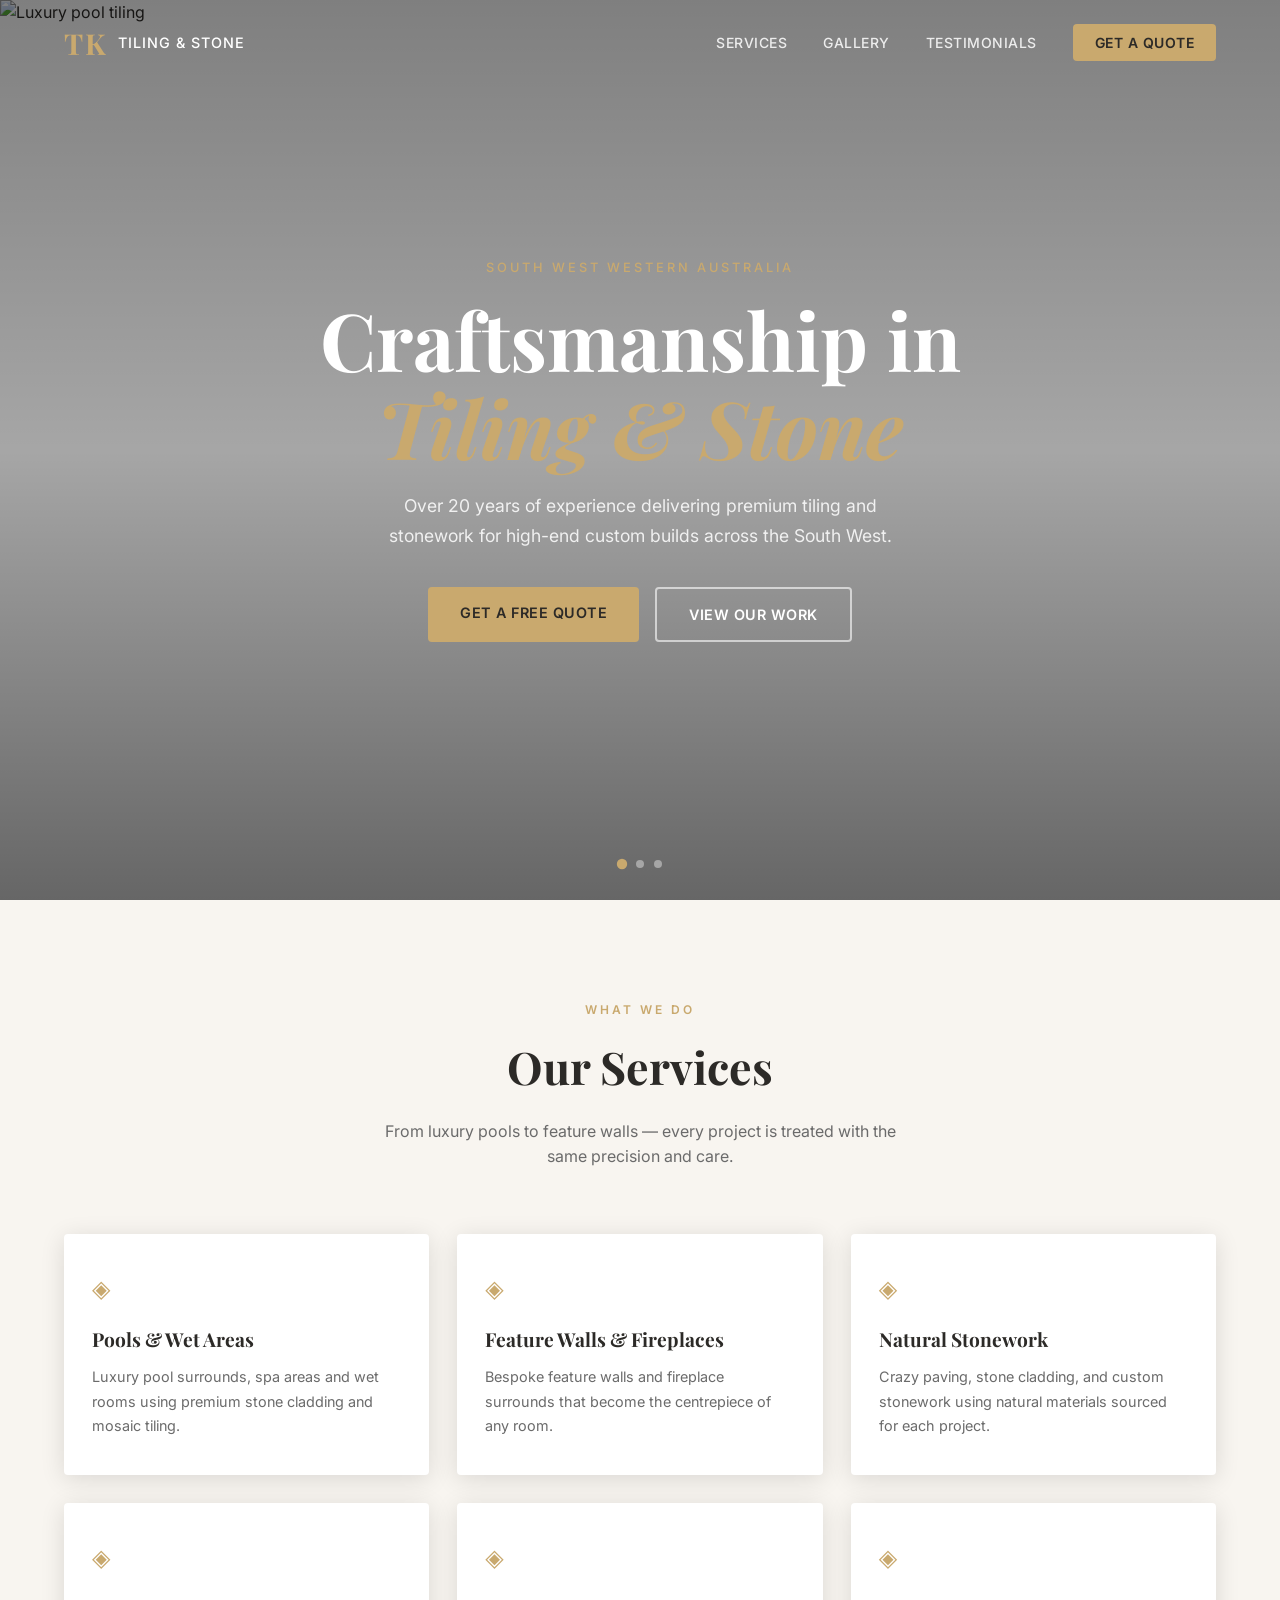
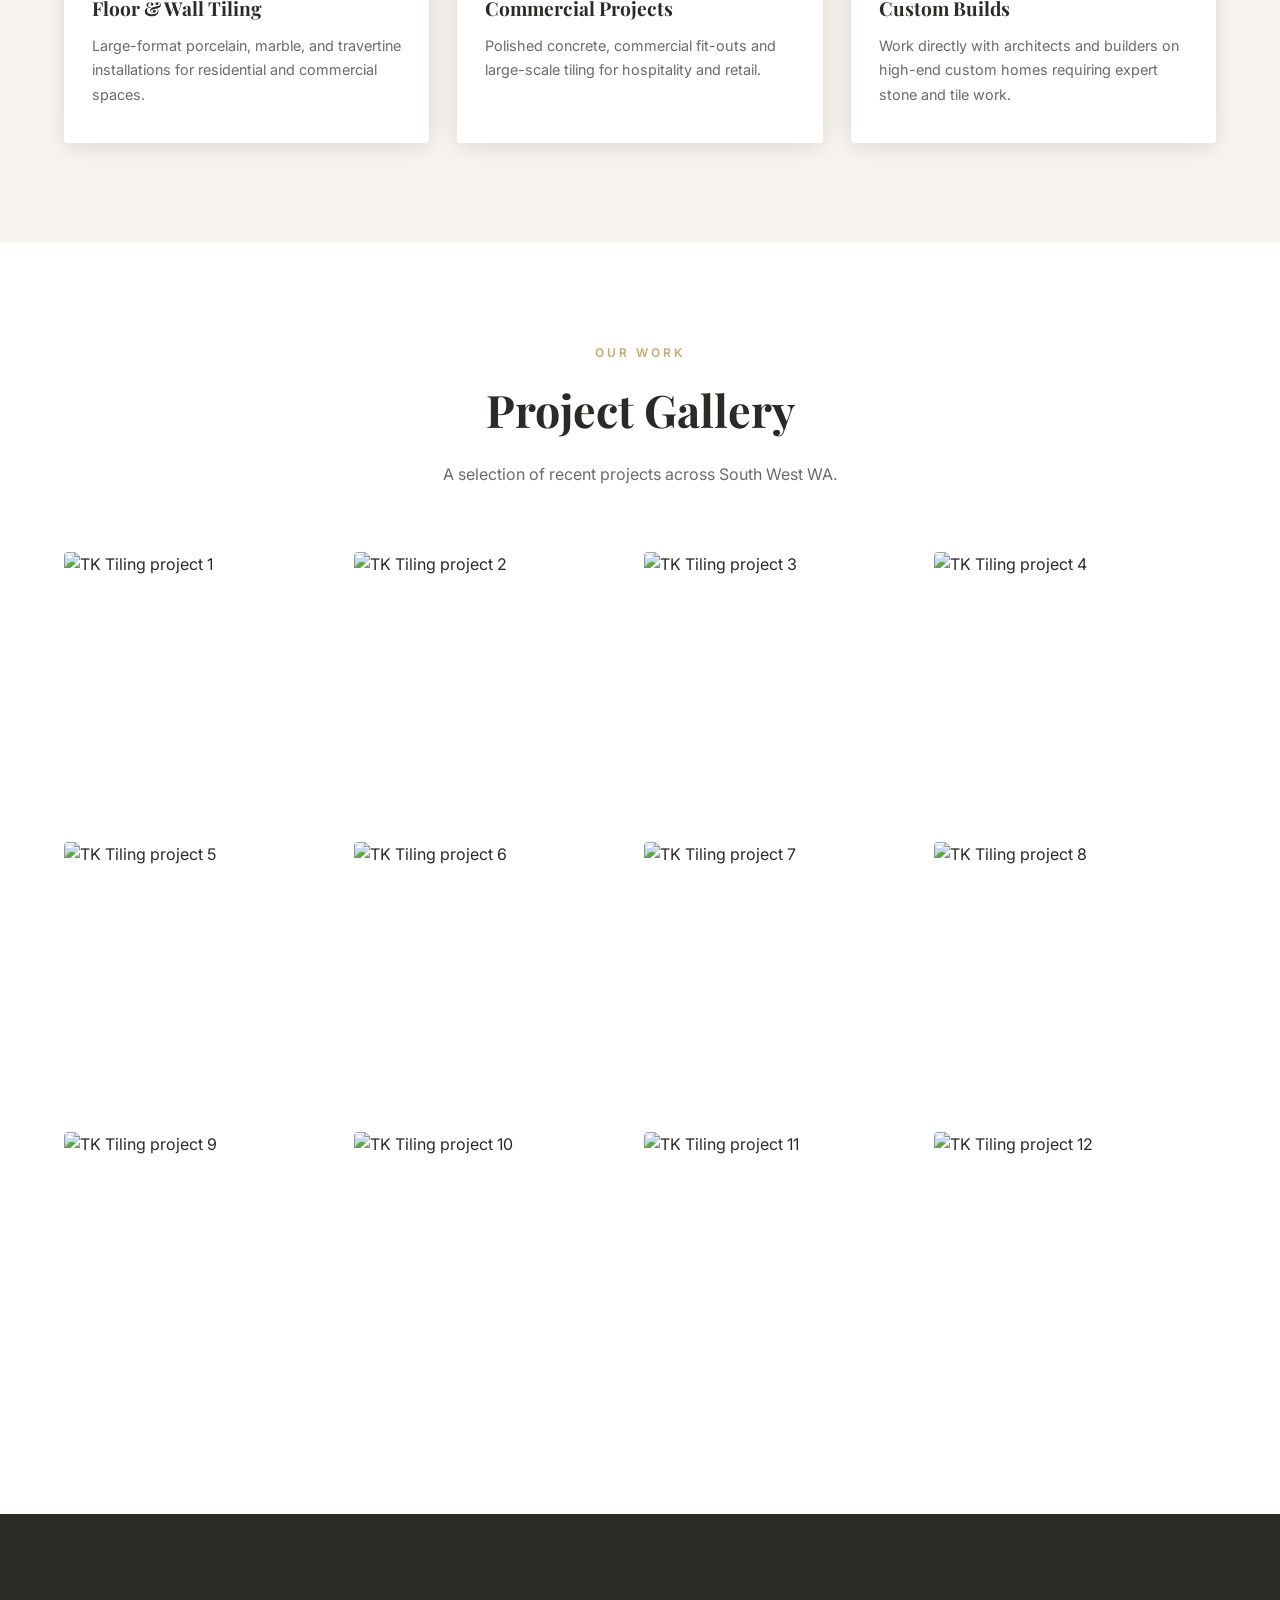
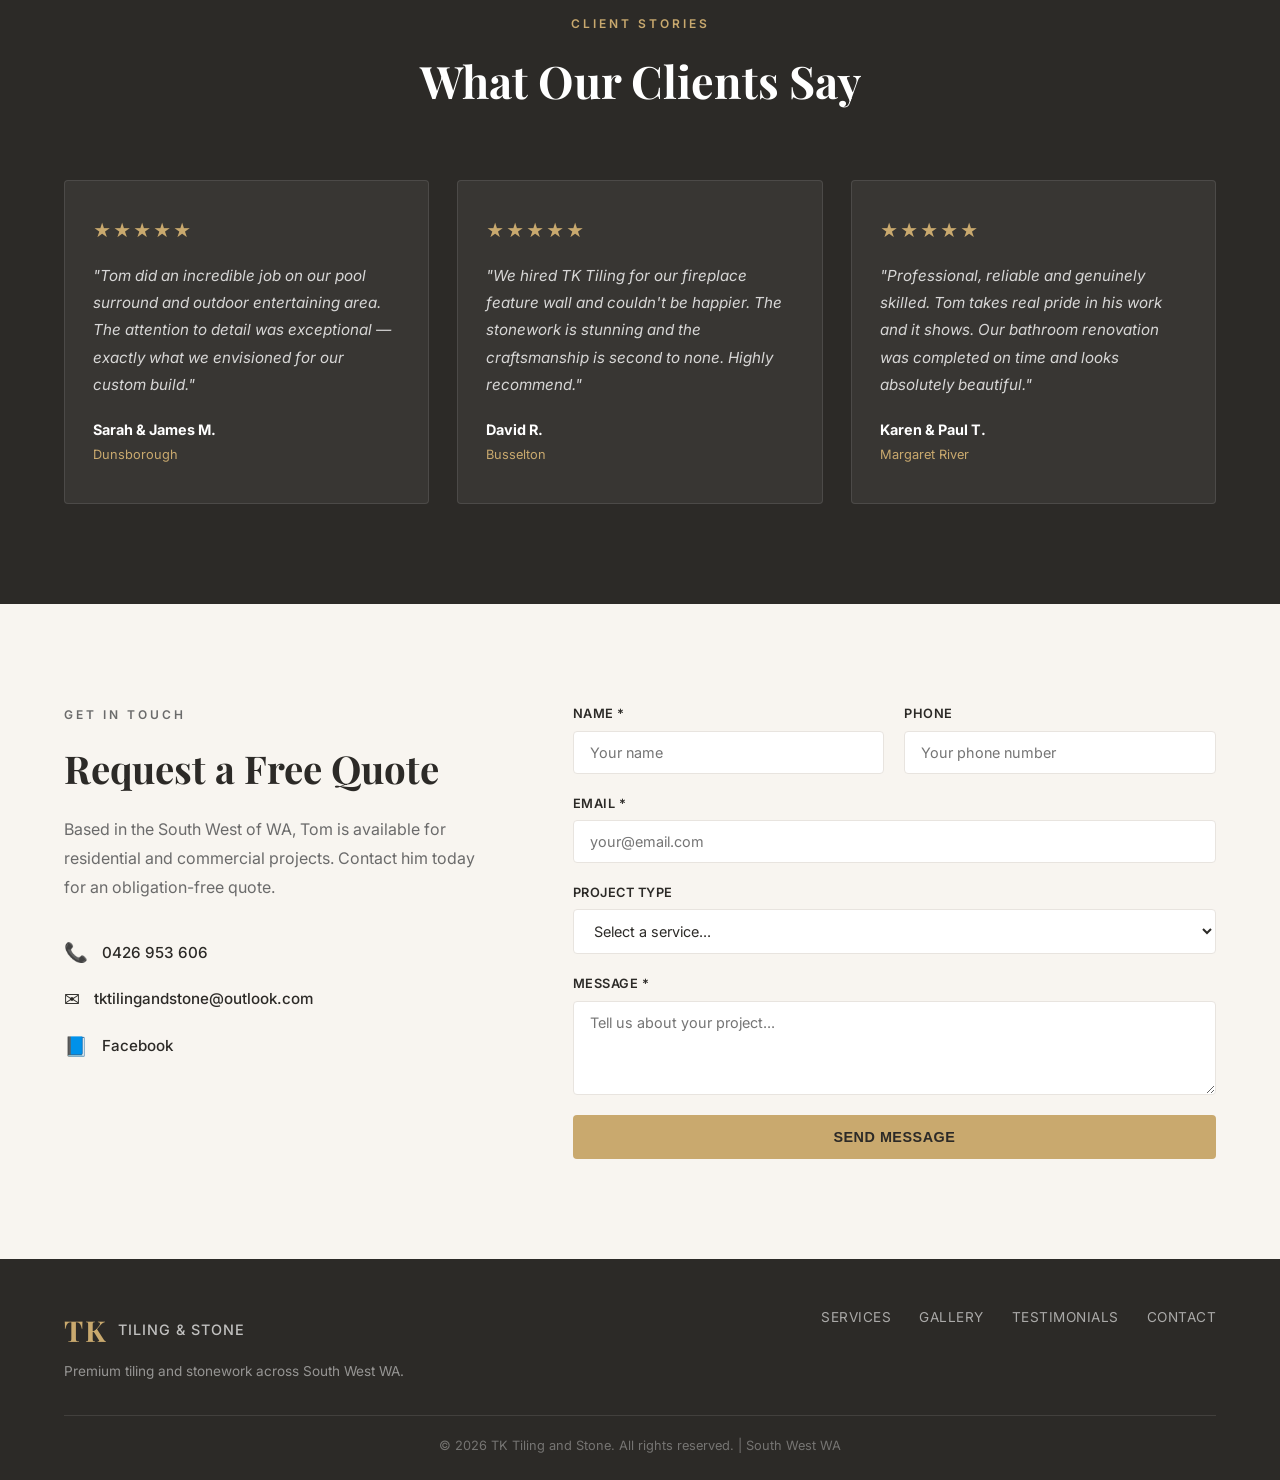
==== index.html @ 07f8cb2e "Initial build — TK Tiling and Stone website" ====
<!DOCTYPE html>
<html lang="en">
<head>
  <meta charset="UTF-8" />
  <meta name="viewport" content="width=device-width, initial-scale=1.0" />
  <title>TK Tiling and Stone | Premium Tiling & Stonework — South West WA</title>
  <meta name="description" content="TK Tiling and Stone — over 20 years experience specialising in high end custom builds, luxury pools, feature walls, fireplaces and stonework across South West WA." />
  <link rel="stylesheet" href="style.css" />
  <link rel="preconnect" href="https://fonts.googleapis.com" />
  <link href="https://fonts.googleapis.com/css2?family=Playfair+Display:wght@400;700&family=Inter:wght@300;400;500;600&display=swap" rel="stylesheet" />
</head>
<body>

  <!-- NAV -->
  <nav id="nav">
    <div class="nav-inner">
      <div class="logo">
        <span class="logo-tk">TK</span>
        <span class="logo-text">Tiling &amp; Stone</span>
      </div>
      <ul class="nav-links">
        <li><a href="#services">Services</a></li>
        <li><a href="#gallery">Gallery</a></li>
        <li><a href="#testimonials">Testimonials</a></li>
        <li><a href="#contact" class="btn-nav">Get a Quote</a></li>
      </ul>
      <button class="hamburger" id="hamburger" aria-label="Menu">
        <span></span><span></span><span></span>
      </button>
    </div>
    <div class="mobile-menu" id="mobileMenu">
      <a href="#services">Services</a>
      <a href="#gallery">Gallery</a>
      <a href="#testimonials">Testimonials</a>
      <a href="#contact">Get a Quote</a>
    </div>
  </nav>

  <!-- HERO -->
  <section id="hero">
    <div class="hero-bg">
      <img src="https://fbpdcwbzkcklaxvqtayd.supabase.co/storage/v1/object/public/tktiling/gallery-1.jpg" alt="Luxury pool tiling" class="hero-img active" data-index="0" />
      <img src="https://fbpdcwbzkcklaxvqtayd.supabase.co/storage/v1/object/public/tktiling/gallery-4.jpg" alt="Feature fireplace" class="hero-img" data-index="1" />
      <img src="https://fbpdcwbzkcklaxvqtayd.supabase.co/storage/v1/object/public/tktiling/gallery-5.jpg" alt="Stone work" class="hero-img" data-index="2" />
    </div>
    <div class="hero-overlay"></div>
    <div class="hero-content">
      <p class="hero-eyebrow">South West Western Australia</p>
      <h1>Craftsmanship in<br /><em>Tiling &amp; Stone</em></h1>
      <p class="hero-sub">Over 20 years of experience delivering premium tiling and stonework for high-end custom builds across the South West.</p>
      <div class="hero-actions">
        <a href="#contact" class="btn-primary">Get a Free Quote</a>
        <a href="#gallery" class="btn-secondary">View Our Work</a>
      </div>
    </div>
    <div class="hero-dots">
      <button class="dot active" data-index="0"></button>
      <button class="dot" data-index="1"></button>
      <button class="dot" data-index="2"></button>
    </div>
  </section>

  <!-- SERVICES -->
  <section id="services">
    <div class="container">
      <div class="section-header">
        <p class="eyebrow">What We Do</p>
        <h2>Our Services</h2>
        <p class="section-sub">From luxury pools to feature walls — every project is treated with the same precision and care.</p>
      </div>
      <div class="services-grid">
        <div class="service-card">
          <div class="service-icon">◈</div>
          <h3>Pools &amp; Wet Areas</h3>
          <p>Luxury pool surrounds, spa areas and wet rooms using premium stone cladding and mosaic tiling.</p>
        </div>
        <div class="service-card">
          <div class="service-icon">◈</div>
          <h3>Feature Walls &amp; Fireplaces</h3>
          <p>Bespoke feature walls and fireplace surrounds that become the centrepiece of any room.</p>
        </div>
        <div class="service-card">
          <div class="service-icon">◈</div>
          <h3>Natural Stonework</h3>
          <p>Crazy paving, stone cladding, and custom stonework using natural materials sourced for each project.</p>
        </div>
        <div class="service-card">
          <div class="service-icon">◈</div>
          <h3>Floor &amp; Wall Tiling</h3>
          <p>Large-format porcelain, marble, and travertine installations for residential and commercial spaces.</p>
        </div>
        <div class="service-card">
          <div class="service-icon">◈</div>
          <h3>Commercial Projects</h3>
          <p>Polished concrete, commercial fit-outs and large-scale tiling for hospitality and retail.</p>
        </div>
        <div class="service-card">
          <div class="service-icon">◈</div>
          <h3>Custom Builds</h3>
          <p>Work directly with architects and builders on high-end custom homes requiring expert stone and tile work.</p>
        </div>
      </div>
    </div>
  </section>

  <!-- GALLERY -->
  <section id="gallery">
    <div class="container">
      <div class="section-header">
        <p class="eyebrow">Our Work</p>
        <h2>Project Gallery</h2>
        <p class="section-sub">A selection of recent projects across South West WA.</p>
      </div>
      <div class="gallery-grid" id="galleryGrid">
        <!-- Populated by JS -->
      </div>
    </div>
    <!-- Lightbox -->
    <div class="lightbox" id="lightbox">
      <button class="lightbox-close" id="lightboxClose">✕</button>
      <button class="lightbox-prev" id="lightboxPrev">‹</button>
      <button class="lightbox-next" id="lightboxNext">›</button>
      <img class="lightbox-img" id="lightboxImg" src="" alt="" />
    </div>
  </section>

  <!-- TESTIMONIALS -->
  <section id="testimonials">
    <div class="container">
      <div class="section-header">
        <p class="eyebrow">Client Stories</p>
        <h2>What Our Clients Say</h2>
      </div>
      <div class="testimonials-grid">
        <div class="testimonial-card">
          <div class="stars">★★★★★</div>
          <p>"Tom did an incredible job on our pool surround and outdoor entertaining area. The attention to detail was exceptional — exactly what we envisioned for our custom build."</p>
          <div class="testimonial-author">
            <strong>Sarah &amp; James M.</strong>
            <span>Dunsborough</span>
          </div>
        </div>
        <div class="testimonial-card">
          <div class="stars">★★★★★</div>
          <p>"We hired TK Tiling for our fireplace feature wall and couldn't be happier. The stonework is stunning and the craftsmanship is second to none. Highly recommend."</p>
          <div class="testimonial-author">
            <strong>David R.</strong>
            <span>Busselton</span>
          </div>
        </div>
        <div class="testimonial-card">
          <div class="stars">★★★★★</div>
          <p>"Professional, reliable and genuinely skilled. Tom takes real pride in his work and it shows. Our bathroom renovation was completed on time and looks absolutely beautiful."</p>
          <div class="testimonial-author">
            <strong>Karen &amp; Paul T.</strong>
            <span>Margaret River</span>
          </div>
        </div>
      </div>
    </div>
  </section>

  <!-- CONTACT -->
  <section id="contact">
    <div class="container">
      <div class="contact-inner">
        <div class="contact-info">
          <p class="eyebrow">Get In Touch</p>
          <h2>Request a Free Quote</h2>
          <p>Based in the South West of WA, Tom is available for residential and commercial projects. Contact him today for an obligation-free quote.</p>
          <div class="contact-details">
            <a href="tel:0426953606" class="contact-item">
              <span class="contact-icon">📞</span>
              <span>0426 953 606</span>
            </a>
            <a href="mailto:tktilingandstone@outlook.com" class="contact-item">
              <span class="contact-icon">✉️</span>
              <span>tktilingandstone@outlook.com</span>
            </a>
            <a href="https://www.facebook.com/tktilingandstone" target="_blank" class="contact-item">
              <span class="contact-icon">📘</span>
              <span>Facebook</span>
            </a>
          </div>
        </div>
        <form class="contact-form" id="contactForm">
          <div class="form-row">
            <div class="form-group">
              <label for="name">Name *</label>
              <input type="text" id="name" name="name" required placeholder="Your name" />
            </div>
            <div class="form-group">
              <label for="phone">Phone</label>
              <input type="tel" id="phone" name="phone" placeholder="Your phone number" />
            </div>
          </div>
          <div class="form-group">
            <label for="email">Email *</label>
            <input type="email" id="email" name="email" required placeholder="your@email.com" />
          </div>
          <div class="form-group">
            <label for="project">Project Type</label>
            <select id="project" name="project">
              <option value="">Select a service...</option>
              <option>Pool &amp; Wet Area</option>
              <option>Feature Wall / Fireplace</option>
              <option>Natural Stonework</option>
              <option>Floor &amp; Wall Tiling</option>
              <option>Commercial Project</option>
              <option>Other</option>
            </select>
          </div>
          <div class="form-group">
            <label for="message">Message *</label>
            <textarea id="message" name="message" required rows="4" placeholder="Tell us about your project..."></textarea>
          </div>
          <button type="submit" class="btn-primary btn-full" id="submitBtn">Send Message</button>
          <p class="form-success" id="formSuccess">Thanks! Tom will be in touch shortly.</p>
          <p class="form-error" id="formError">Something went wrong. Please try calling or emailing directly.</p>
        </form>
      </div>
    </div>
  </section>

  <!-- FOOTER -->
  <footer>
    <div class="container">
      <div class="footer-inner">
        <div>
          <div class="logo">
            <span class="logo-tk">TK</span>
            <span class="logo-text">Tiling &amp; Stone</span>
          </div>
          <p>Premium tiling and stonework across South West WA.</p>
        </div>
        <div class="footer-links">
          <a href="#services">Services</a>
          <a href="#gallery">Gallery</a>
          <a href="#testimonials">Testimonials</a>
          <a href="#contact">Contact</a>
        </div>
      </div>
      <p class="footer-copy">© 2026 TK Tiling and Stone. All rights reserved. | South West WA</p>
    </div>
  </footer>

  <script src="script.js"></script>
</body>
</html>
---- style.css ----
/* ============================================
   TK Tiling and Stone — Stylesheet
   ============================================ */

:root {
  --stone: #2c2a27;
  --stone-light: #3d3a36;
  --gold: #c9a96e;
  --gold-light: #e2c99a;
  --cream: #f8f5f0;
  --white: #ffffff;
  --grey: #6b6b6b;
  --light-grey: #e8e4df;
  --font-display: 'Playfair Display', Georgia, serif;
  --font-body: 'Inter', system-ui, sans-serif;
  --max-width: 1200px;
  --radius: 4px;
  --shadow: 0 4px 24px rgba(0,0,0,0.12);
  --transition: 0.3s ease;
}

*, *::before, *::after { box-sizing: border-box; margin: 0; padding: 0; }

html { scroll-behavior: smooth; }

body {
  font-family: var(--font-body);
  color: var(--stone);
  background: var(--white);
  line-height: 1.6;
  overflow-x: hidden;
}

.container {
  max-width: var(--max-width);
  margin: 0 auto;
  padding: 0 24px;
}

/* ---- NAV ---- */
#nav {
  position: fixed;
  top: 0; left: 0; right: 0;
  z-index: 100;
  transition: background var(--transition), box-shadow var(--transition);
  padding: 0;
}
#nav.scrolled {
  background: rgba(44,42,39,0.97);
  box-shadow: 0 2px 20px rgba(0,0,0,0.3);
}
.nav-inner {
  max-width: var(--max-width);
  margin: 0 auto;
  padding: 20px 24px;
  display: flex;
  align-items: center;
  justify-content: space-between;
}
.logo { display: flex; align-items: center; gap: 10px; text-decoration: none; }
.logo-tk {
  font-family: var(--font-display);
  font-size: 1.8rem;
  font-weight: 700;
  color: var(--gold);
  letter-spacing: 2px;
}
.logo-text {
  font-family: var(--font-body);
  font-size: 0.9rem;
  font-weight: 500;
  color: var(--white);
  letter-spacing: 1px;
  text-transform: uppercase;
  line-height: 1.2;
}
.nav-links {
  list-style: none;
  display: flex;
  align-items: center;
  gap: 36px;
}
.nav-links a {
  color: rgba(255,255,255,0.85);
  text-decoration: none;
  font-size: 0.875rem;
  font-weight: 500;
  letter-spacing: 0.5px;
  text-transform: uppercase;
  transition: color var(--transition);
}
.nav-links a:hover { color: var(--gold); }
.btn-nav {
  background: var(--gold) !important;
  color: var(--stone) !important;
  padding: 10px 22px;
  border-radius: var(--radius);
  font-weight: 600 !important;
}
.btn-nav:hover { background: var(--gold-light) !important; }
.hamburger {
  display: none;
  flex-direction: column;
  gap: 5px;
  background: none;
  border: none;
  cursor: pointer;
  padding: 4px;
}
.hamburger span {
  display: block;
  width: 24px;
  height: 2px;
  background: var(--white);
  transition: var(--transition);
}
.mobile-menu {
  display: none;
  flex-direction: column;
  background: rgba(44,42,39,0.98);
  padding: 16px 24px 24px;
  gap: 16px;
}
.mobile-menu a {
  color: rgba(255,255,255,0.85);
  text-decoration: none;
  font-size: 1rem;
  font-weight: 500;
  text-transform: uppercase;
  letter-spacing: 0.5px;
  padding: 8px 0;
  border-bottom: 1px solid rgba(255,255,255,0.1);
}
.mobile-menu.open { display: flex; }

/* ---- HERO ---- */
#hero {
  position: relative;
  height: 100vh;
  min-height: 600px;
  display: flex;
  align-items: center;
  justify-content: center;
  overflow: hidden;
}
.hero-bg {
  position: absolute;
  inset: 0;
}
.hero-img {
  position: absolute;
  inset: 0;
  width: 100%;
  height: 100%;
  object-fit: cover;
  opacity: 0;
  transition: opacity 1s ease;
}
.hero-img.active { opacity: 1; }
.hero-overlay {
  position: absolute;
  inset: 0;
  background: linear-gradient(to bottom, rgba(0,0,0,0.5) 0%, rgba(0,0,0,0.35) 50%, rgba(0,0,0,0.6) 100%);
}
.hero-content {
  position: relative;
  z-index: 2;
  text-align: center;
  color: var(--white);
  padding: 0 24px;
  max-width: 800px;
}
.hero-eyebrow {
  font-size: 0.8rem;
  letter-spacing: 3px;
  text-transform: uppercase;
  color: var(--gold);
  margin-bottom: 16px;
  font-weight: 500;
}
.hero-content h1 {
  font-family: var(--font-display);
  font-size: clamp(2.8rem, 7vw, 5rem);
  line-height: 1.1;
  margin-bottom: 20px;
  font-weight: 700;
}
.hero-content h1 em {
  font-style: italic;
  color: var(--gold);
}
.hero-sub {
  font-size: 1.1rem;
  color: rgba(255,255,255,0.85);
  max-width: 560px;
  margin: 0 auto 36px;
  line-height: 1.7;
}
.hero-actions {
  display: flex;
  gap: 16px;
  justify-content: center;
  flex-wrap: wrap;
}
.btn-primary {
  background: var(--gold);
  color: var(--stone);
  padding: 14px 32px;
  border-radius: var(--radius);
  font-weight: 600;
  font-size: 0.9rem;
  letter-spacing: 0.5px;
  text-transform: uppercase;
  text-decoration: none;
  border: none;
  cursor: pointer;
  transition: background var(--transition), transform var(--transition);
  display: inline-block;
}
.btn-primary:hover { background: var(--gold-light); transform: translateY(-1px); }
.btn-secondary {
  background: transparent;
  color: var(--white);
  padding: 14px 32px;
  border-radius: var(--radius);
  font-weight: 600;
  font-size: 0.9rem;
  letter-spacing: 0.5px;
  text-transform: uppercase;
  text-decoration: none;
  border: 2px solid rgba(255,255,255,0.6);
  transition: border-color var(--transition), background var(--transition);
  display: inline-block;
}
.btn-secondary:hover { border-color: var(--white); background: rgba(255,255,255,0.1); }
.btn-full { width: 100%; text-align: center; }
.hero-dots {
  position: absolute;
  bottom: 32px;
  left: 50%;
  transform: translateX(-50%);
  display: flex;
  gap: 10px;
  z-index: 3;
}
.dot {
  width: 8px;
  height: 8px;
  border-radius: 50%;
  background: rgba(255,255,255,0.4);
  border: none;
  cursor: pointer;
  transition: background var(--transition), transform var(--transition);
}
.dot.active { background: var(--gold); transform: scale(1.3); }

/* ---- SECTIONS ---- */
section { padding: 100px 0; }
.section-header {
  text-align: center;
  margin-bottom: 64px;
}
.eyebrow {
  font-size: 0.75rem;
  letter-spacing: 3px;
  text-transform: uppercase;
  color: var(--gold);
  font-weight: 600;
  margin-bottom: 12px;
}
.section-header h2 {
  font-family: var(--font-display);
  font-size: clamp(2rem, 4vw, 2.8rem);
  color: var(--stone);
  margin-bottom: 16px;
}
.section-sub {
  color: var(--grey);
  max-width: 520px;
  margin: 0 auto;
  font-size: 1rem;
}

/* ---- SERVICES ---- */
#services { background: var(--cream); }
.services-grid {
  display: grid;
  grid-template-columns: repeat(3, 1fr);
  gap: 28px;
}
.service-card {
  background: var(--white);
  padding: 36px 28px;
  border-radius: var(--radius);
  box-shadow: var(--shadow);
  transition: transform var(--transition), box-shadow var(--transition);
}
.service-card:hover { transform: translateY(-4px); box-shadow: 0 8px 32px rgba(0,0,0,0.15); }
.service-icon {
  font-size: 1.5rem;
  color: var(--gold);
  margin-bottom: 16px;
}
.service-card h3 {
  font-family: var(--font-display);
  font-size: 1.2rem;
  margin-bottom: 10px;
  color: var(--stone);
}
.service-card p { color: var(--grey); font-size: 0.9rem; line-height: 1.7; }

/* ---- GALLERY ---- */
#gallery { background: var(--white); }
.gallery-grid {
  display: grid;
  grid-template-columns: repeat(4, 1fr);
  gap: 8px;
}
.gallery-item {
  position: relative;
  overflow: hidden;
  aspect-ratio: 1;
  cursor: pointer;
  border-radius: var(--radius);
}
.gallery-item img {
  width: 100%;
  height: 100%;
  object-fit: cover;
  transition: transform 0.5s ease;
}
.gallery-item:hover img { transform: scale(1.05); }
.gallery-item-overlay {
  position: absolute;
  inset: 0;
  background: rgba(0,0,0,0);
  display: flex;
  align-items: center;
  justify-content: center;
  transition: background var(--transition);
}
.gallery-item:hover .gallery-item-overlay { background: rgba(0,0,0,0.3); }
.gallery-expand {
  color: var(--white);
  font-size: 2rem;
  opacity: 0;
  transition: opacity var(--transition);
}
.gallery-item:hover .gallery-expand { opacity: 1; }

/* Lightbox */
.lightbox {
  display: none;
  position: fixed;
  inset: 0;
  background: rgba(0,0,0,0.95);
  z-index: 1000;
  align-items: center;
  justify-content: center;
}
.lightbox.open { display: flex; }
.lightbox-img {
  max-width: 90vw;
  max-height: 90vh;
  object-fit: contain;
  border-radius: var(--radius);
}
.lightbox-close, .lightbox-prev, .lightbox-next {
  position: absolute;
  background: none;
  border: none;
  color: var(--white);
  font-size: 2rem;
  cursor: pointer;
  padding: 16px;
  opacity: 0.7;
  transition: opacity var(--transition);
  line-height: 1;
}
.lightbox-close:hover, .lightbox-prev:hover, .lightbox-next:hover { opacity: 1; }
.lightbox-close { top: 16px; right: 24px; font-size: 1.5rem; }
.lightbox-prev { left: 16px; top: 50%; transform: translateY(-50%); font-size: 3rem; }
.lightbox-next { right: 16px; top: 50%; transform: translateY(-50%); font-size: 3rem; }

/* ---- TESTIMONIALS ---- */
#testimonials { background: var(--stone); }
#testimonials .eyebrow { color: var(--gold); }
#testimonials .section-header h2 { color: var(--white); }
.testimonials-grid {
  display: grid;
  grid-template-columns: repeat(3, 1fr);
  gap: 28px;
}
.testimonial-card {
  background: rgba(255,255,255,0.06);
  border: 1px solid rgba(255,255,255,0.1);
  padding: 36px 28px;
  border-radius: var(--radius);
  transition: background var(--transition);
}
.testimonial-card:hover { background: rgba(255,255,255,0.1); }
.stars { color: var(--gold); font-size: 1.1rem; margin-bottom: 16px; letter-spacing: 2px; }
.testimonial-card p {
  color: rgba(255,255,255,0.8);
  font-style: italic;
  font-size: 0.95rem;
  line-height: 1.8;
  margin-bottom: 20px;
}
.testimonial-author strong { display: block; color: var(--white); font-size: 0.9rem; }
.testimonial-author span { color: var(--gold); font-size: 0.8rem; }

/* ---- CONTACT ---- */
#contact { background: var(--cream); }
.contact-inner {
  display: grid;
  grid-template-columns: 1fr 1.5fr;
  gap: 80px;
  align-items: start;
}
.contact-info .eyebrow { margin-bottom: 12px; }
.contact-info h2 {
  font-family: var(--font-display);
  font-size: clamp(1.8rem, 3vw, 2.4rem);
  margin-bottom: 16px;
  color: var(--stone);
}
.contact-info > p { color: var(--grey); line-height: 1.8; margin-bottom: 36px; }
.contact-details { display: flex; flex-direction: column; gap: 16px; }
.contact-item {
  display: flex;
  align-items: center;
  gap: 14px;
  color: var(--stone);
  text-decoration: none;
  font-weight: 500;
  font-size: 0.95rem;
  transition: color var(--transition);
}
.contact-item:hover { color: var(--gold); }
.contact-icon { font-size: 1.2rem; }

/* Form */
.contact-form { display: flex; flex-direction: column; gap: 20px; }
.form-row { display: grid; grid-template-columns: 1fr 1fr; gap: 20px; }
.form-group { display: flex; flex-direction: column; gap: 6px; }
.form-group label { font-size: 0.8rem; font-weight: 600; letter-spacing: 0.5px; text-transform: uppercase; color: var(--stone); }
.form-group input, .form-group select, .form-group textarea {
  padding: 12px 16px;
  border: 1.5px solid var(--light-grey);
  border-radius: var(--radius);
  font-family: var(--font-body);
  font-size: 0.9rem;
  color: var(--stone);
  background: var(--white);
  transition: border-color var(--transition);
  outline: none;
}
.form-group input:focus, .form-group select:focus, .form-group textarea:focus {
  border-color: var(--gold);
}
.form-group textarea { resize: vertical; }
.form-success { display: none; color: #2d7a4e; font-size: 0.9rem; font-weight: 500; text-align: center; }
.form-error { display: none; color: #c0392b; font-size: 0.9rem; font-weight: 500; text-align: center; }

/* ---- FOOTER ---- */
footer {
  background: var(--stone);
  color: rgba(255,255,255,0.7);
  padding: 48px 0 24px;
}
.footer-inner {
  display: flex;
  justify-content: space-between;
  align-items: flex-start;
  margin-bottom: 32px;
  flex-wrap: wrap;
  gap: 24px;
}
footer .logo-text { color: rgba(255,255,255,0.7); }
footer > .container > .footer-inner > div > p {
  color: rgba(255,255,255,0.5);
  font-size: 0.85rem;
  margin-top: 8px;
}
.footer-links {
  display: flex;
  gap: 28px;
  flex-wrap: wrap;
}
.footer-links a {
  color: rgba(255,255,255,0.6);
  text-decoration: none;
  font-size: 0.85rem;
  text-transform: uppercase;
  letter-spacing: 0.5px;
  transition: color var(--transition);
}
.footer-links a:hover { color: var(--gold); }
.footer-copy {
  border-top: 1px solid rgba(255,255,255,0.1);
  padding-top: 20px;
  font-size: 0.8rem;
  color: rgba(255,255,255,0.35);
  text-align: center;
}

/* ---- RESPONSIVE ---- */
@media (max-width: 900px) {
  .services-grid { grid-template-columns: repeat(2, 1fr); }
  .testimonials-grid { grid-template-columns: 1fr 1fr; }
  .gallery-grid { grid-template-columns: repeat(3, 1fr); }
  .contact-inner { grid-template-columns: 1fr; gap: 48px; }
}

@media (max-width: 640px) {
  .nav-links { display: none; }
  .hamburger { display: flex; }
  #nav.scrolled .hamburger span { background: var(--white); }
  .services-grid { grid-template-columns: 1fr; }
  .testimonials-grid { grid-template-columns: 1fr; }
  .gallery-grid { grid-template-columns: repeat(2, 1fr); }
  .form-row { grid-template-columns: 1fr; }
  section { padding: 64px 0; }
  .section-header { margin-bottom: 40px; }
}
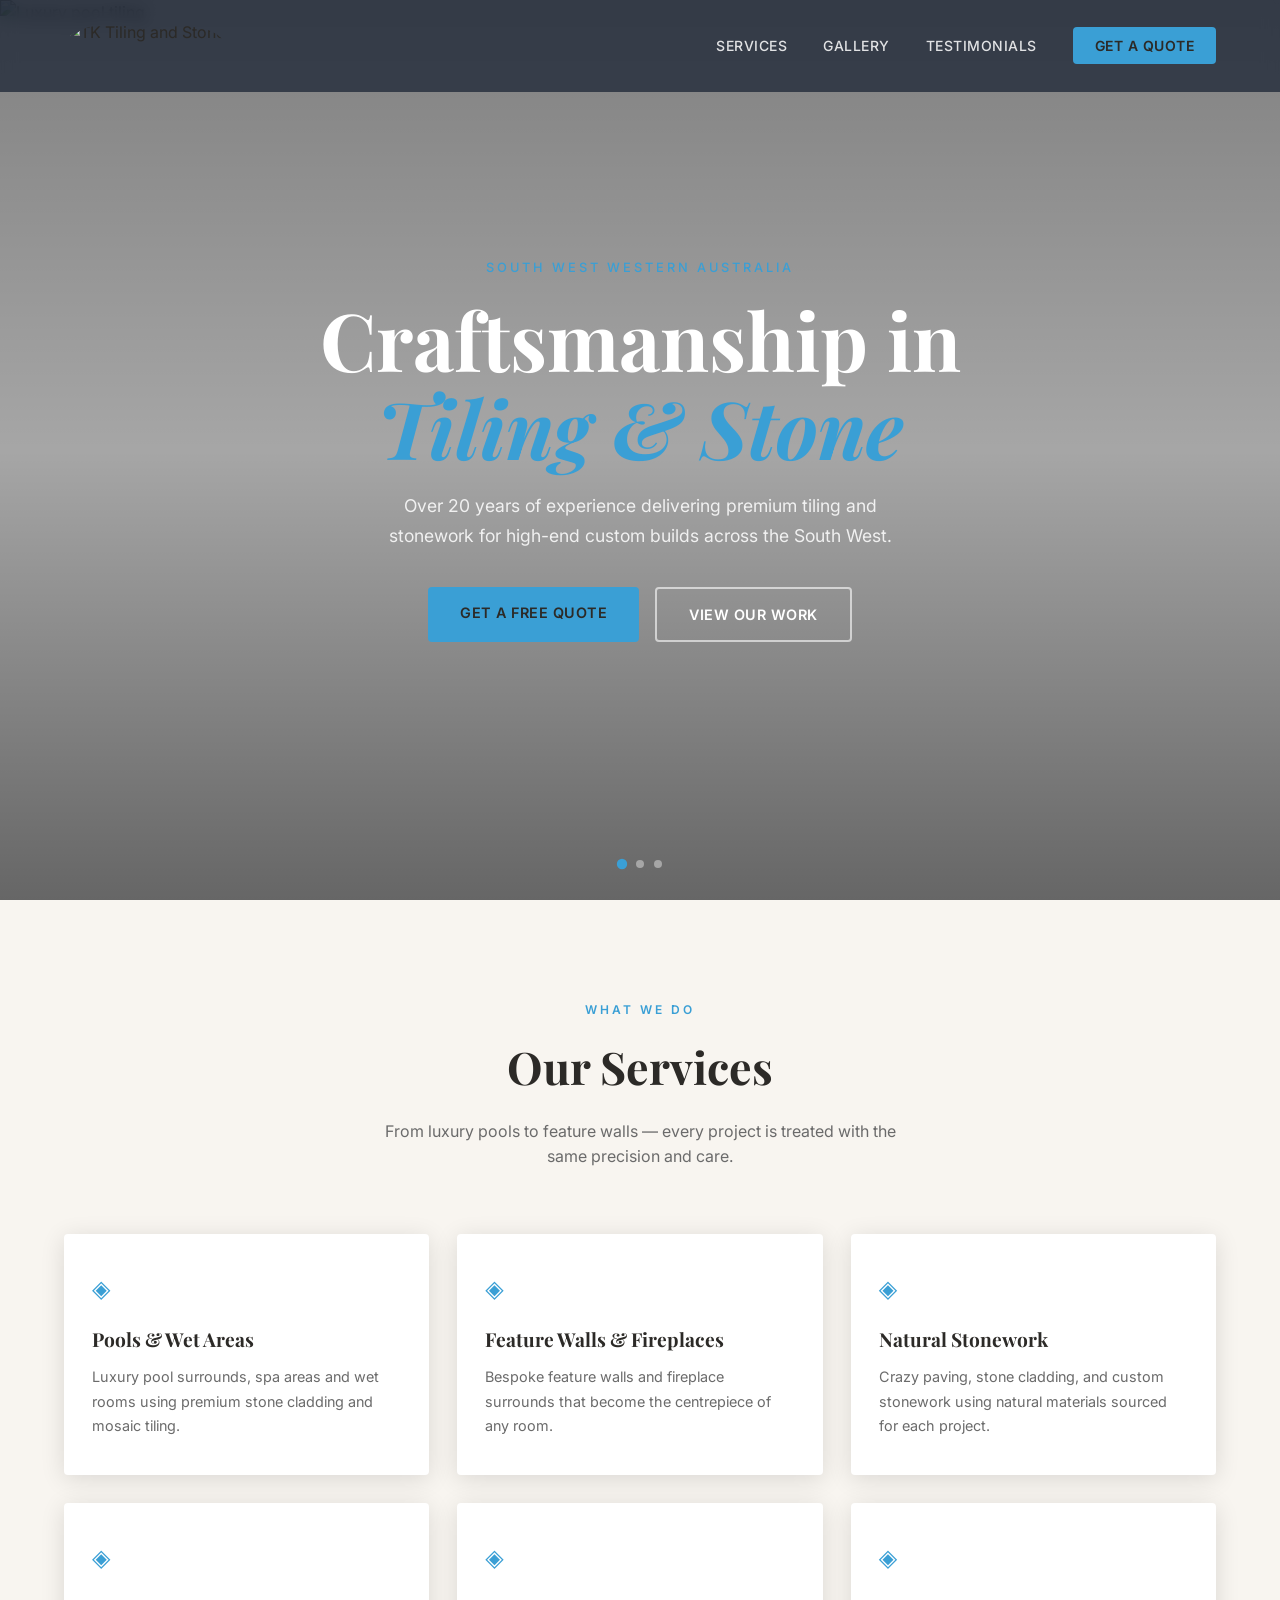
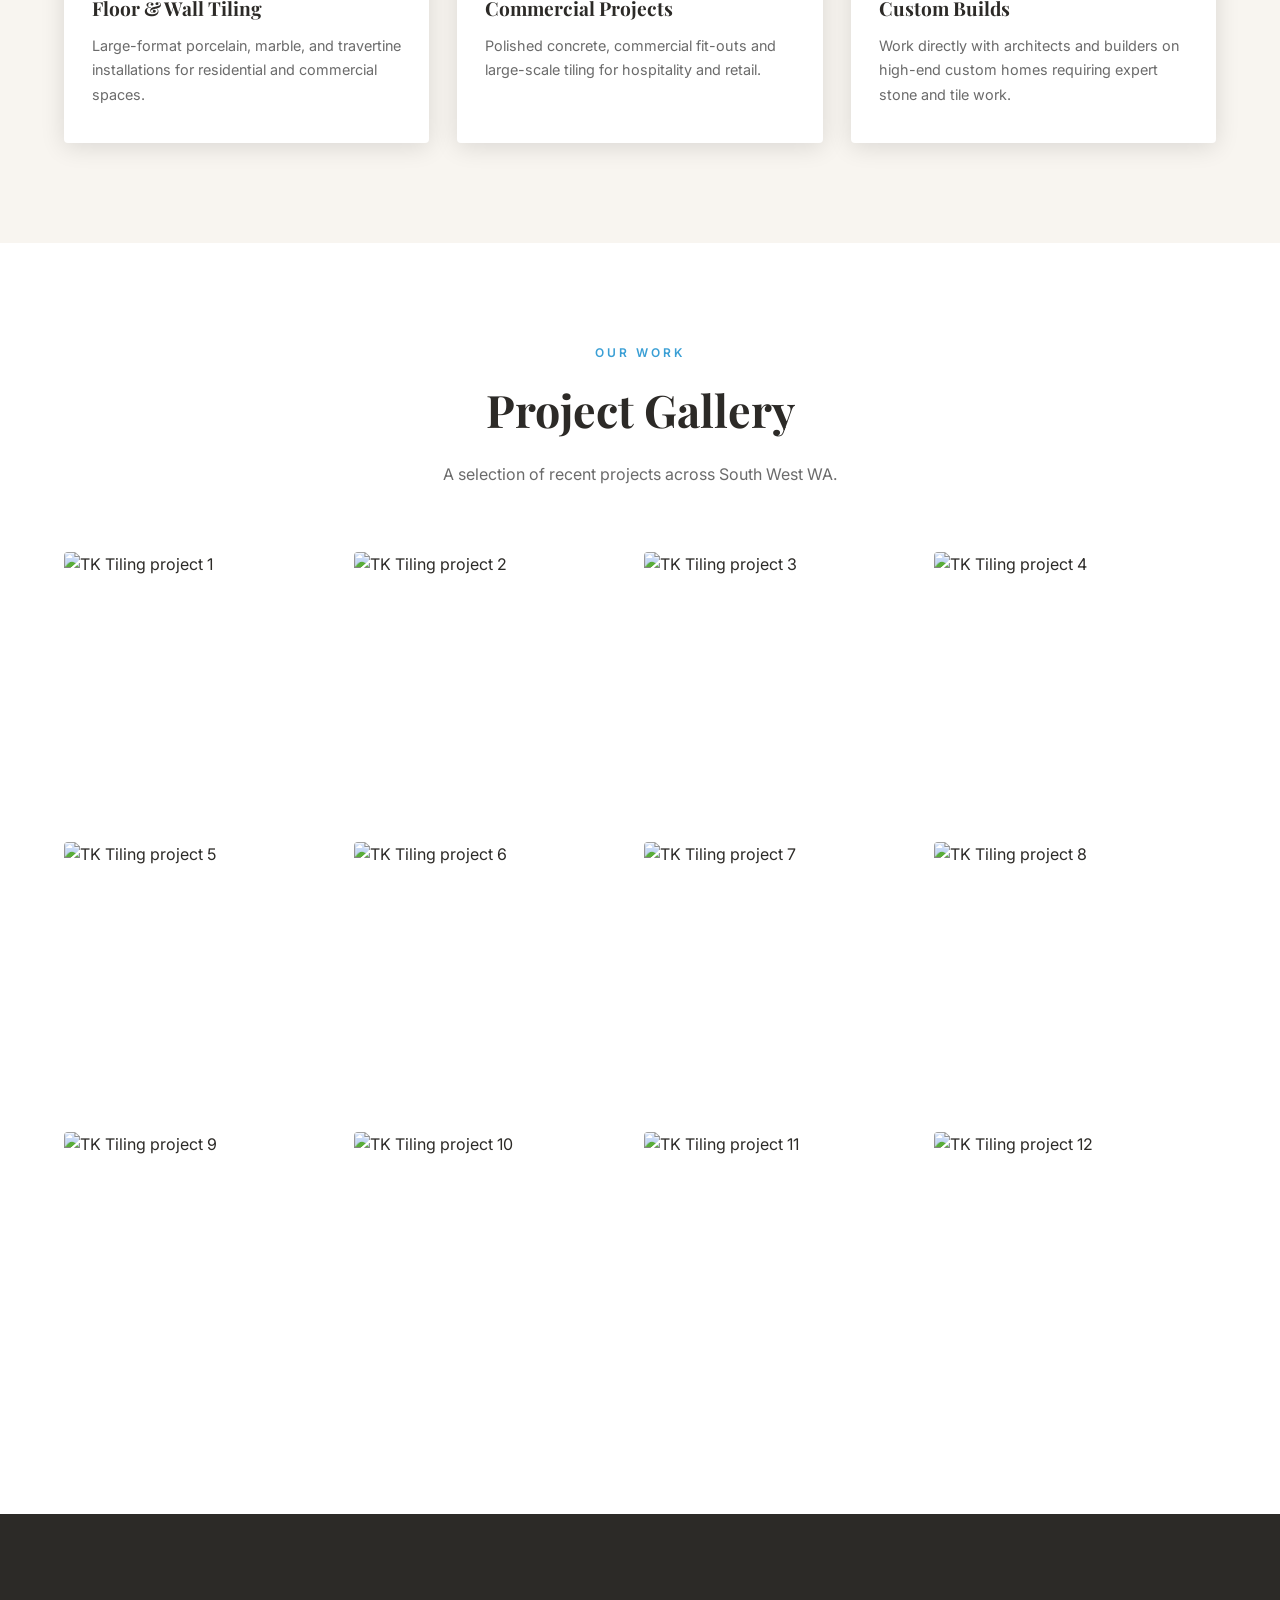
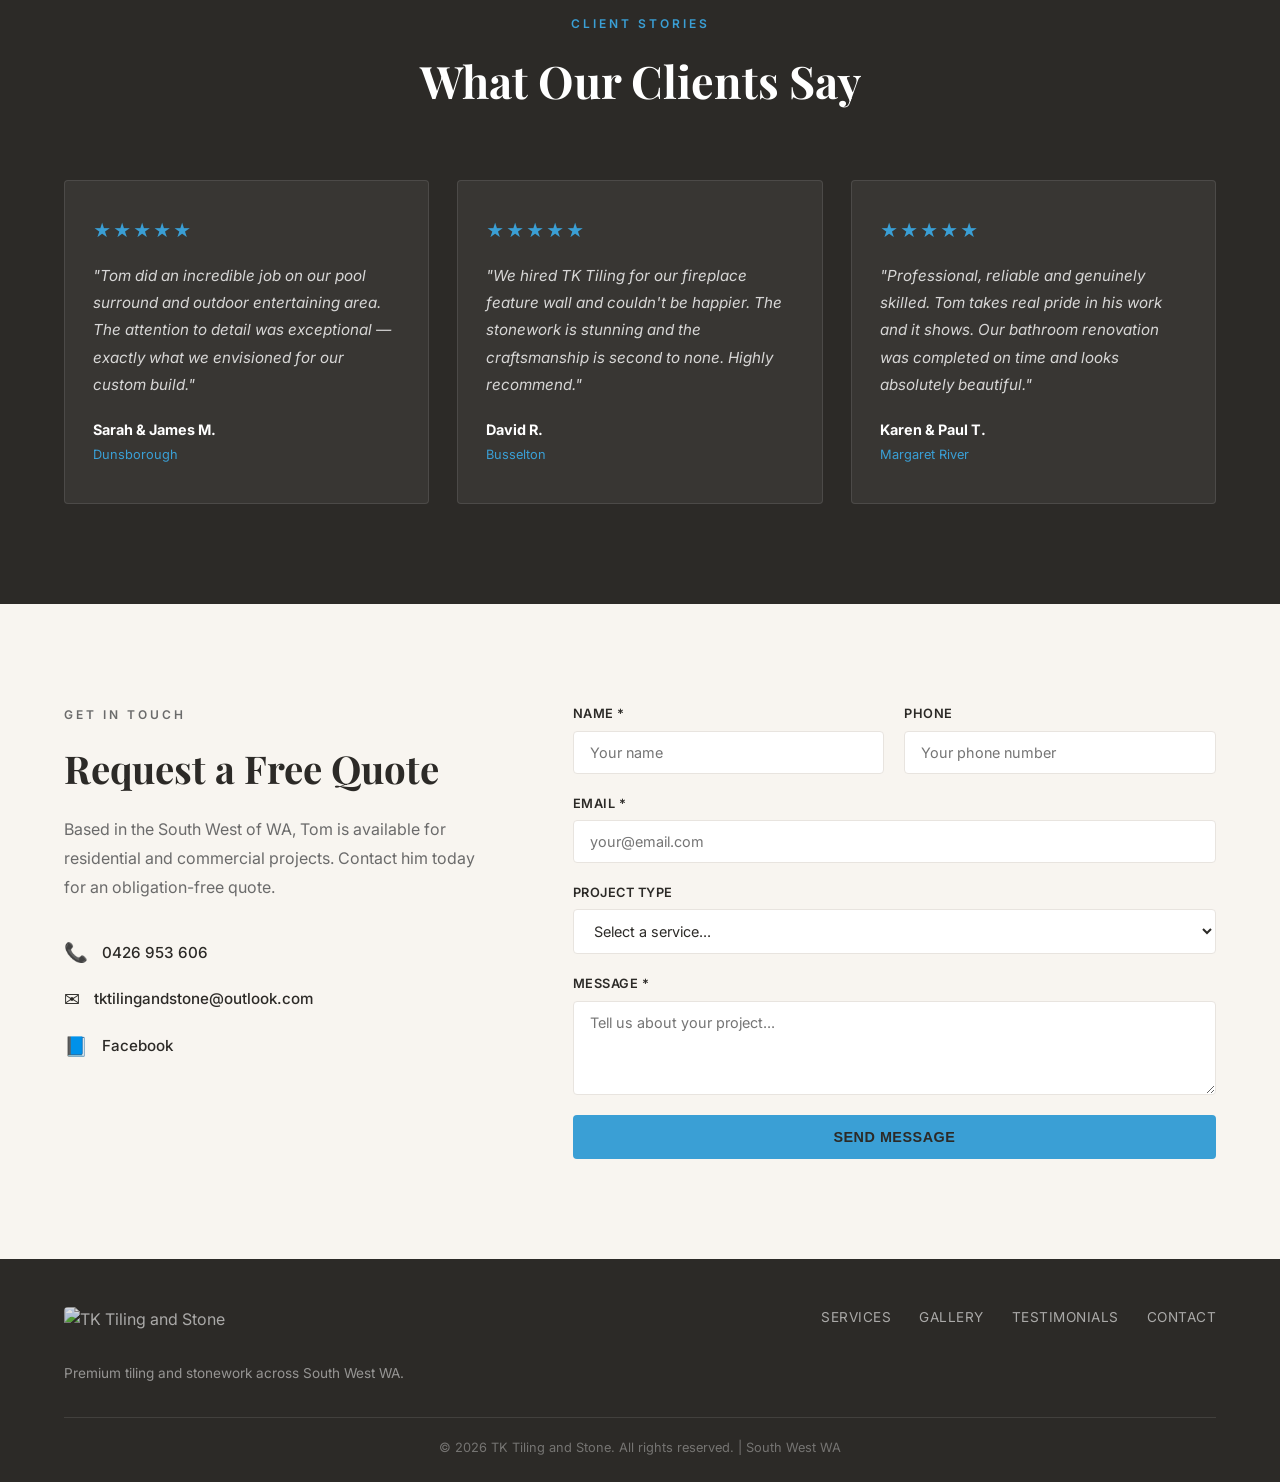
==== commit 441df09f: "Add real logos, update nav and brand colours" ====
--- a/index.html
+++ b/index.html
@@ -15,8 +15,7 @@
   <nav id="nav">
     <div class="nav-inner">
       <div class="logo">
-        <span class="logo-tk">TK</span>
-        <span class="logo-text">Tiling &amp; Stone</span>
+        <img src="https://fbpdcwbzkcklaxvqtayd.supabase.co/storage/v1/object/public/tktiling/logo-icon.jpg" alt="TK Tiling and Stone" class="logo-img" />
       </div>
       <ul class="nav-links">
         <li><a href="#services">Services</a></li>
@@ -228,8 +227,7 @@
       <div class="footer-inner">
         <div>
           <div class="logo">
-            <span class="logo-tk">TK</span>
-            <span class="logo-text">Tiling &amp; Stone</span>
+            <img src="https://fbpdcwbzkcklaxvqtayd.supabase.co/storage/v1/object/public/tktiling/logo-full.jpg" alt="TK Tiling and Stone" class="logo-img logo-img-footer" />
           </div>
           <p>Premium tiling and stonework across South West WA.</p>
         </div>
--- a/style.css
+++ b/style.css
@@ -5,8 +5,8 @@
 :root {
   --stone: #2c2a27;
   --stone-light: #3d3a36;
-  --gold: #c9a96e;
-  --gold-light: #e2c99a;
+  --gold: #3a9fd5;
+  --gold-light: #5bb5e8;
   --cream: #f8f5f0;
   --white: #ffffff;
   --grey: #6b6b6b;
@@ -42,6 +42,9 @@
   position: fixed;
   top: 0; left: 0; right: 0;
   z-index: 100;
+  background: rgba(20,30,48,0.7);
+  backdrop-filter: blur(8px);
+  -webkit-backdrop-filter: blur(8px);
   transition: background var(--transition), box-shadow var(--transition);
   padding: 0;
 }
@@ -58,21 +61,18 @@
   justify-content: space-between;
 }
 .logo { display: flex; align-items: center; gap: 10px; text-decoration: none; }
-.logo-tk {
-  font-family: var(--font-display);
-  font-size: 1.8rem;
-  font-weight: 700;
-  color: var(--gold);
-  letter-spacing: 2px;
-}
-.logo-text {
-  font-family: var(--font-body);
-  font-size: 0.9rem;
-  font-weight: 500;
-  color: var(--white);
-  letter-spacing: 1px;
-  text-transform: uppercase;
-  line-height: 1.2;
+.logo-img {
+  height: 52px;
+  width: auto;
+  object-fit: contain;
+  border-radius: 50%;
+}
+.logo-img-footer {
+  height: 48px;
+  width: auto;
+  object-fit: contain;
+  border-radius: 4px;
+  opacity: 0.85;
 }
 .nav-links {
   list-style: none;
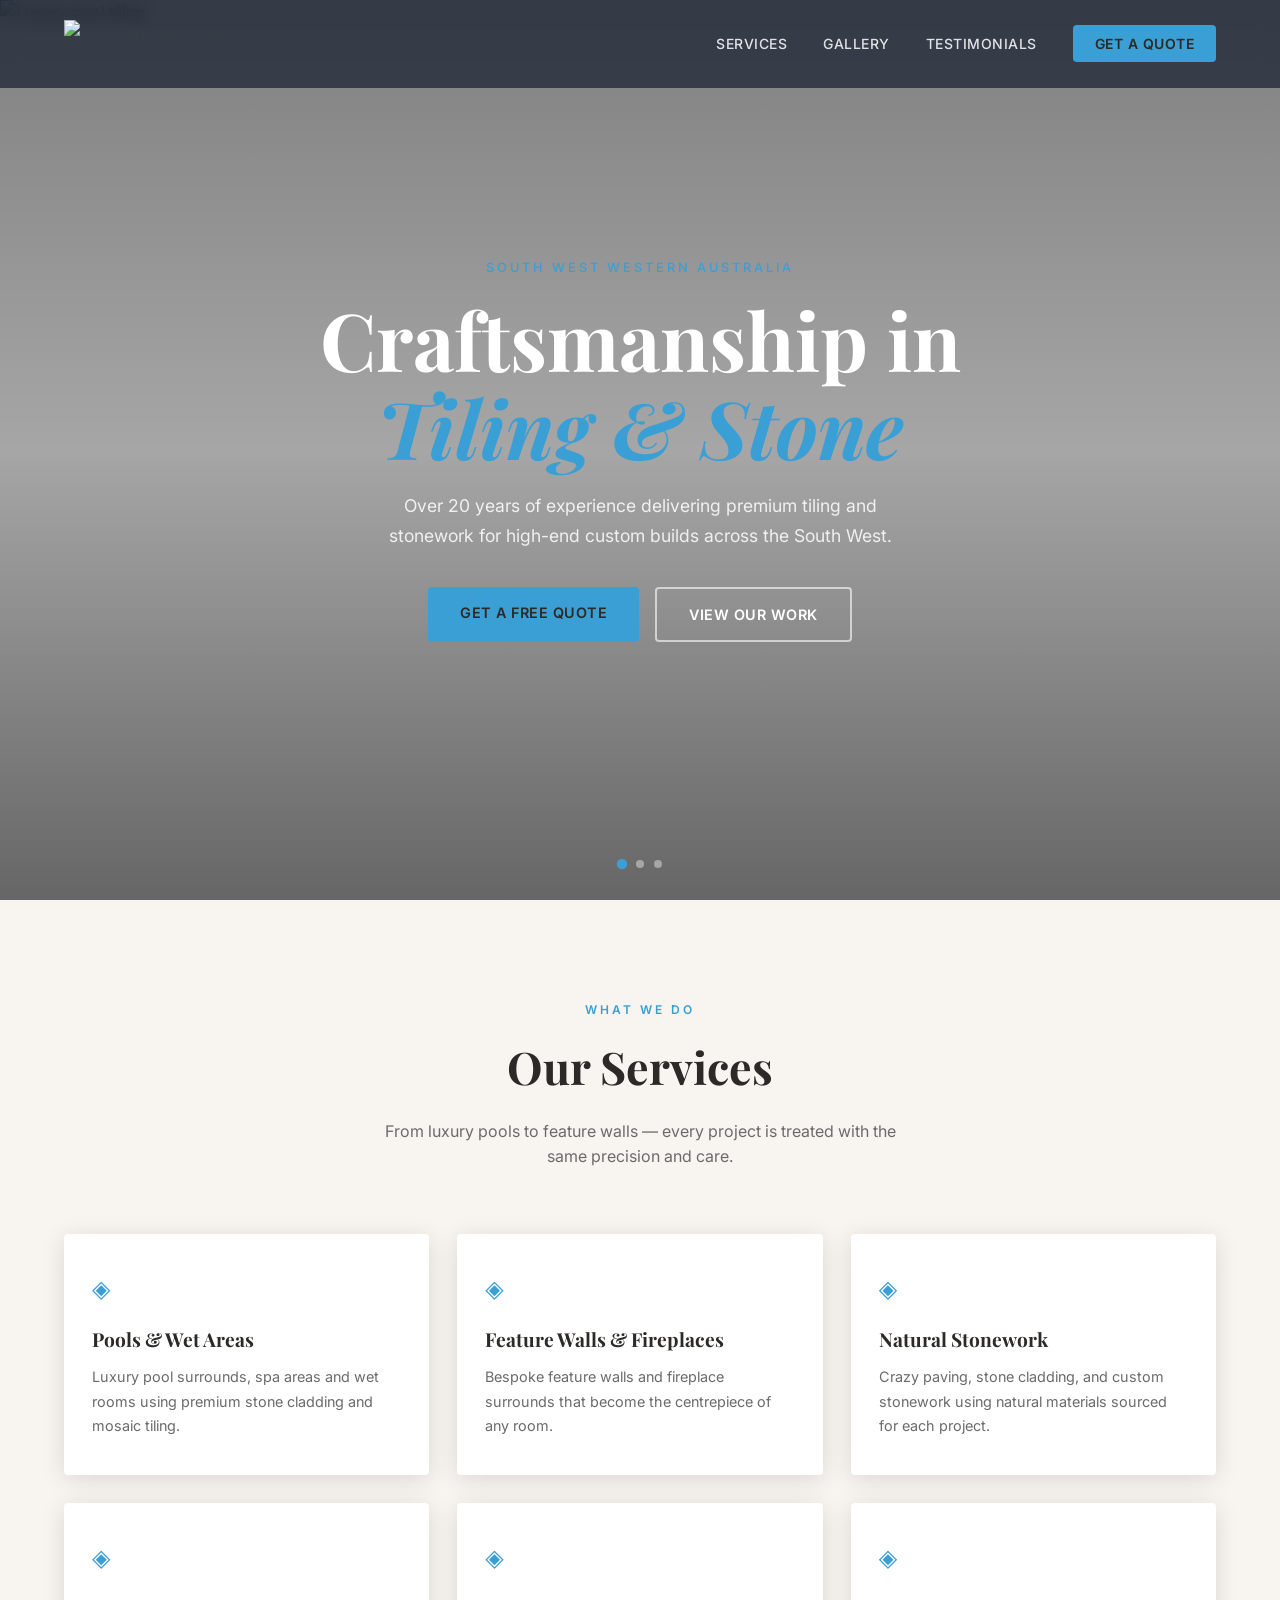
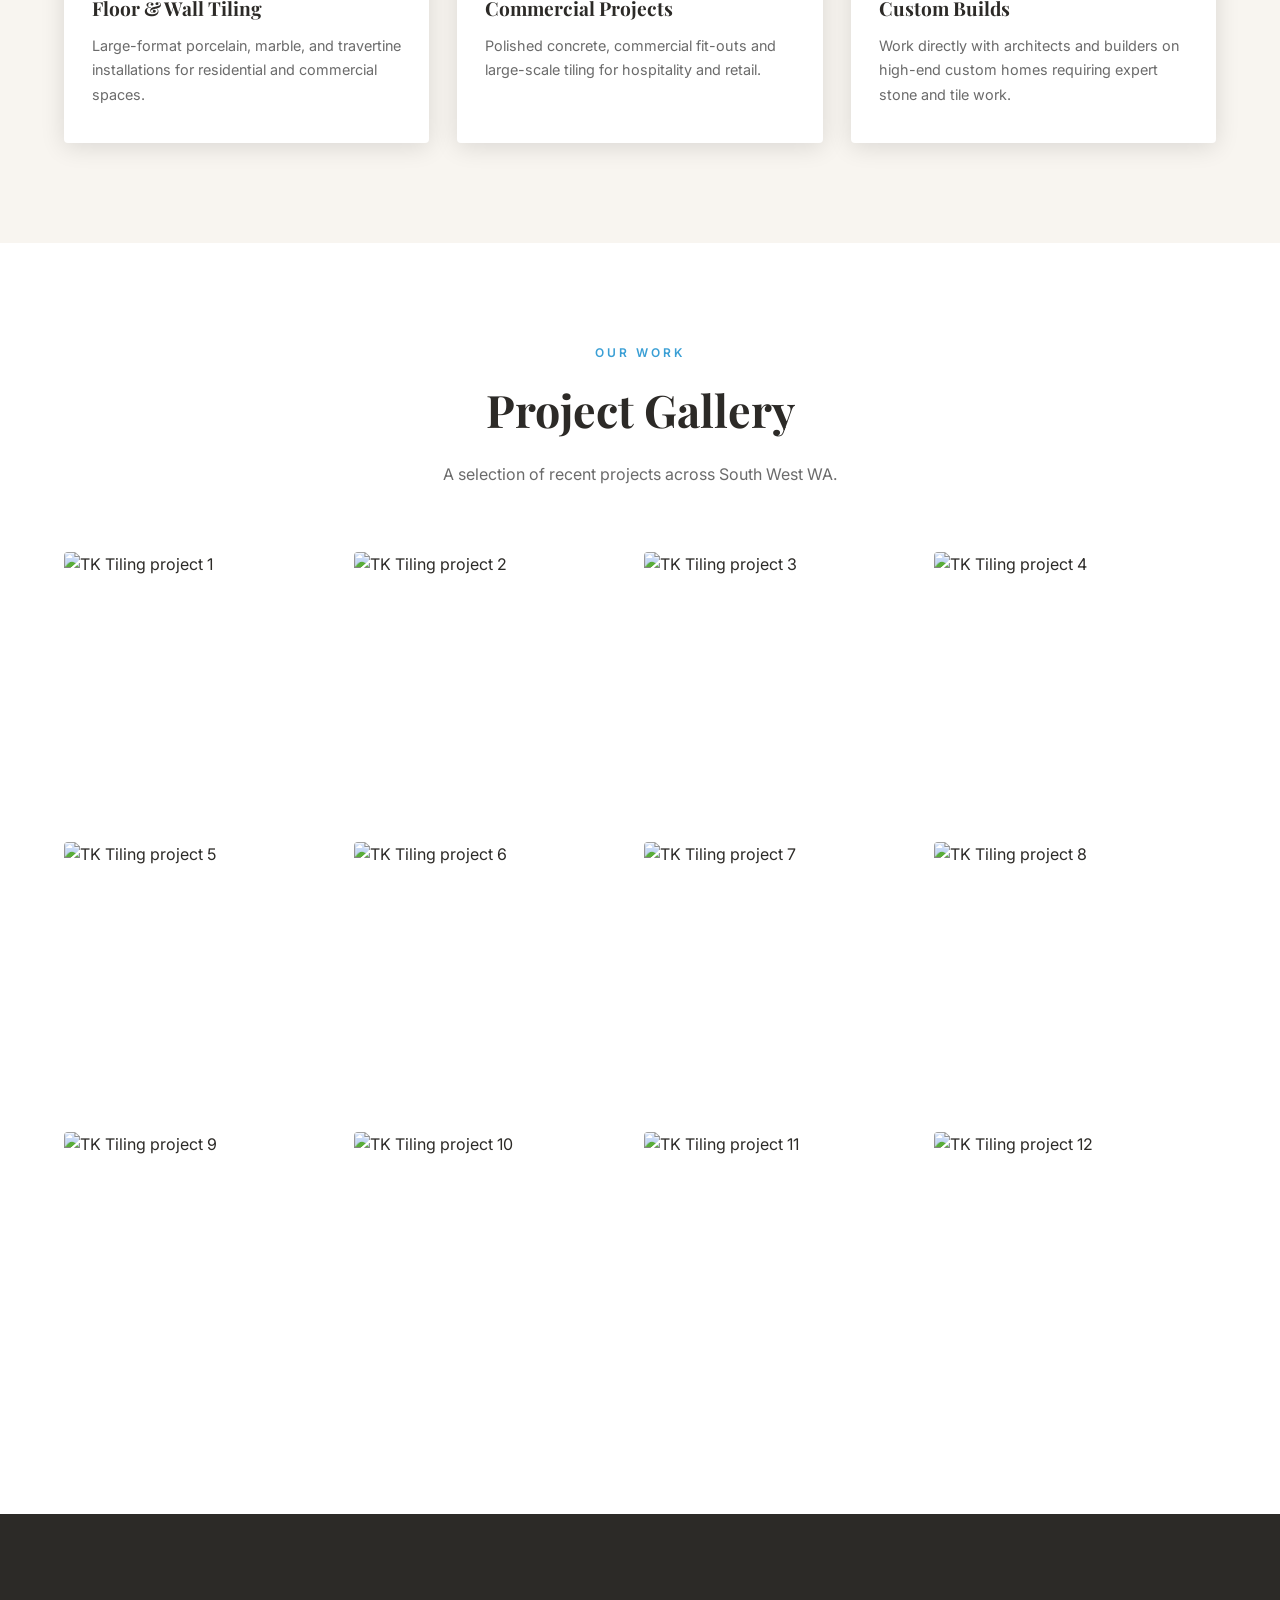
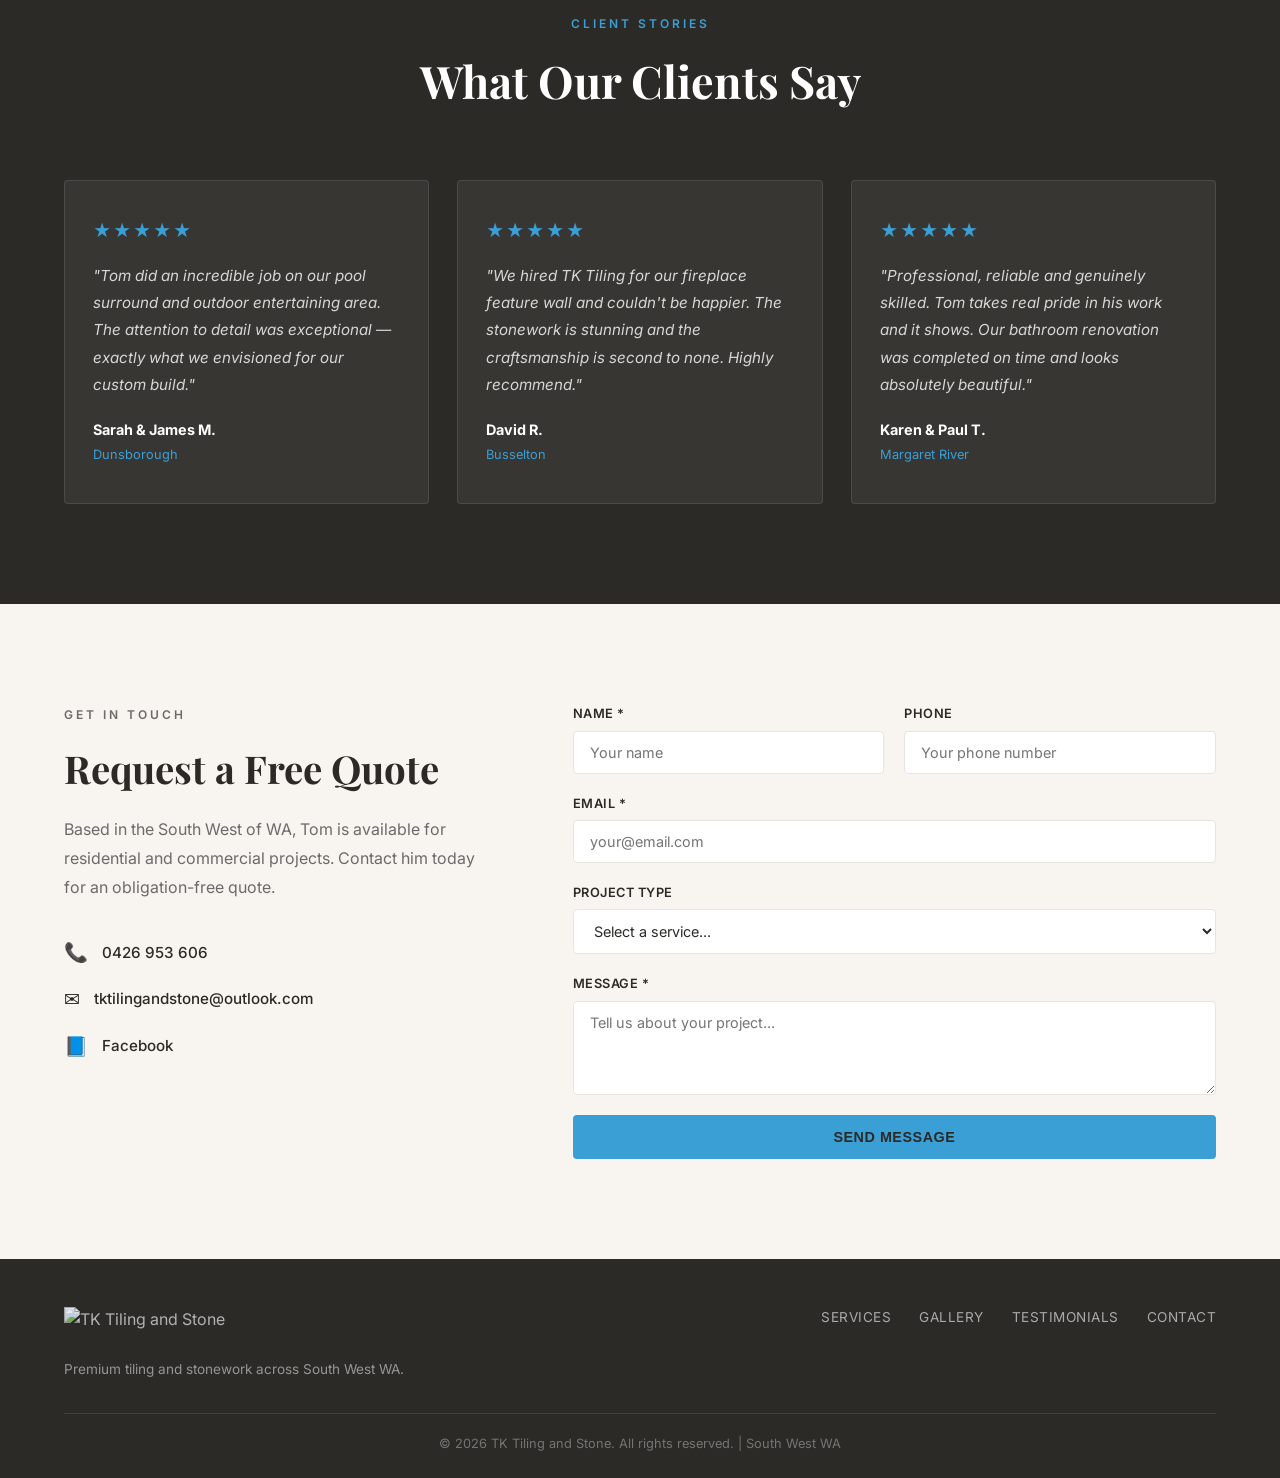
==== commit 7b87b689: "Use horizontal white logo in nav and footer" ====
--- a/index.html
+++ b/index.html
@@ -15,7 +15,7 @@
   <nav id="nav">
     <div class="nav-inner">
       <div class="logo">
-        <img src="https://fbpdcwbzkcklaxvqtayd.supabase.co/storage/v1/object/public/tktiling/logo-icon.jpg" alt="TK Tiling and Stone" class="logo-img" />
+        <img src="https://fbpdcwbzkcklaxvqtayd.supabase.co/storage/v1/object/public/tktiling/logo-3.jpg" alt="TK Tiling and Stone" class="logo-img" />
       </div>
       <ul class="nav-links">
         <li><a href="#services">Services</a></li>
@@ -227,7 +227,7 @@
       <div class="footer-inner">
         <div>
           <div class="logo">
-            <img src="https://fbpdcwbzkcklaxvqtayd.supabase.co/storage/v1/object/public/tktiling/logo-full.jpg" alt="TK Tiling and Stone" class="logo-img logo-img-footer" />
+            <img src="https://fbpdcwbzkcklaxvqtayd.supabase.co/storage/v1/object/public/tktiling/logo-3.jpg" alt="TK Tiling and Stone" class="logo-img logo-img-footer" />
           </div>
           <p>Premium tiling and stonework across South West WA.</p>
         </div>
--- a/style.css
+++ b/style.css
@@ -62,17 +62,17 @@
 }
 .logo { display: flex; align-items: center; gap: 10px; text-decoration: none; }
 .logo-img {
-  height: 52px;
-  width: auto;
-  object-fit: contain;
-  border-radius: 50%;
-}
-.logo-img-footer {
   height: 48px;
   width: auto;
   object-fit: contain;
-  border-radius: 4px;
-  opacity: 0.85;
+  mix-blend-mode: screen;
+}
+.logo-img-footer {
+  height: 44px;
+  width: auto;
+  object-fit: contain;
+  mix-blend-mode: screen;
+  opacity: 0.9;
 }
 .nav-links {
   list-style: none;
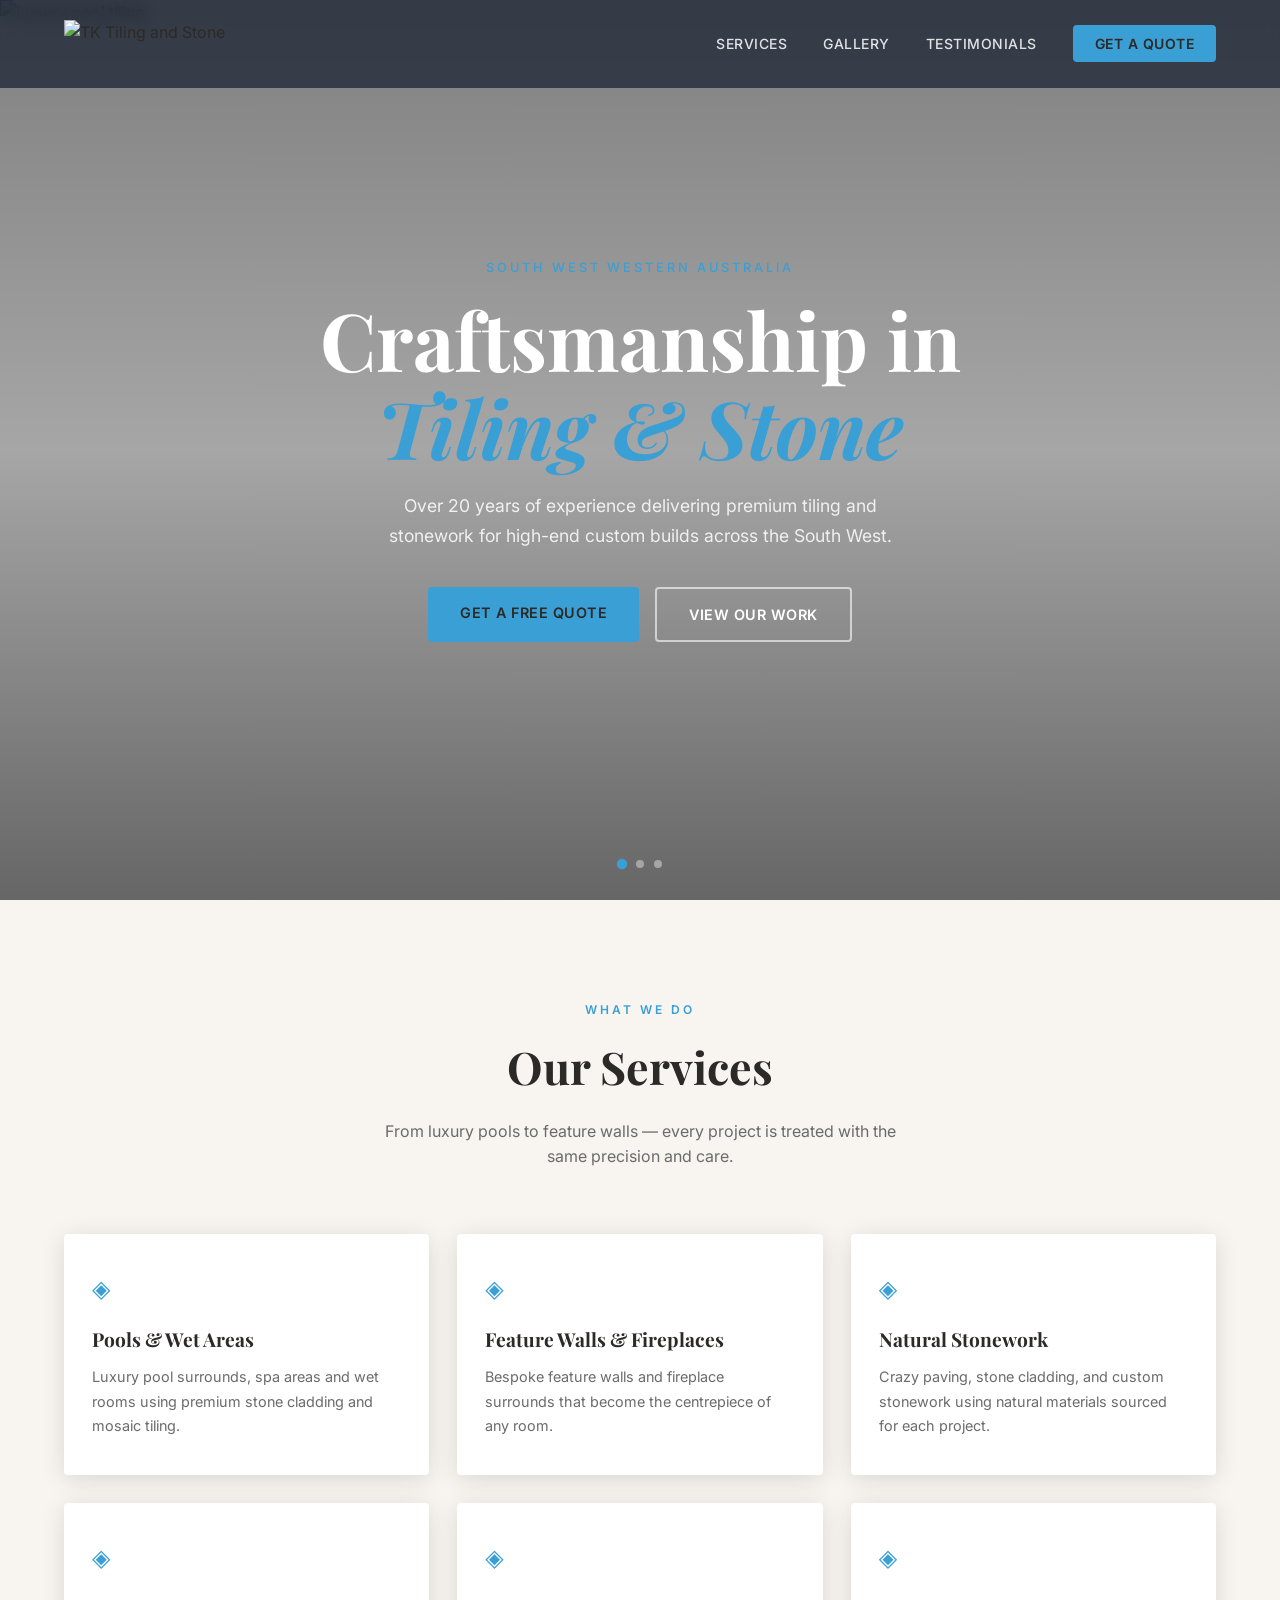
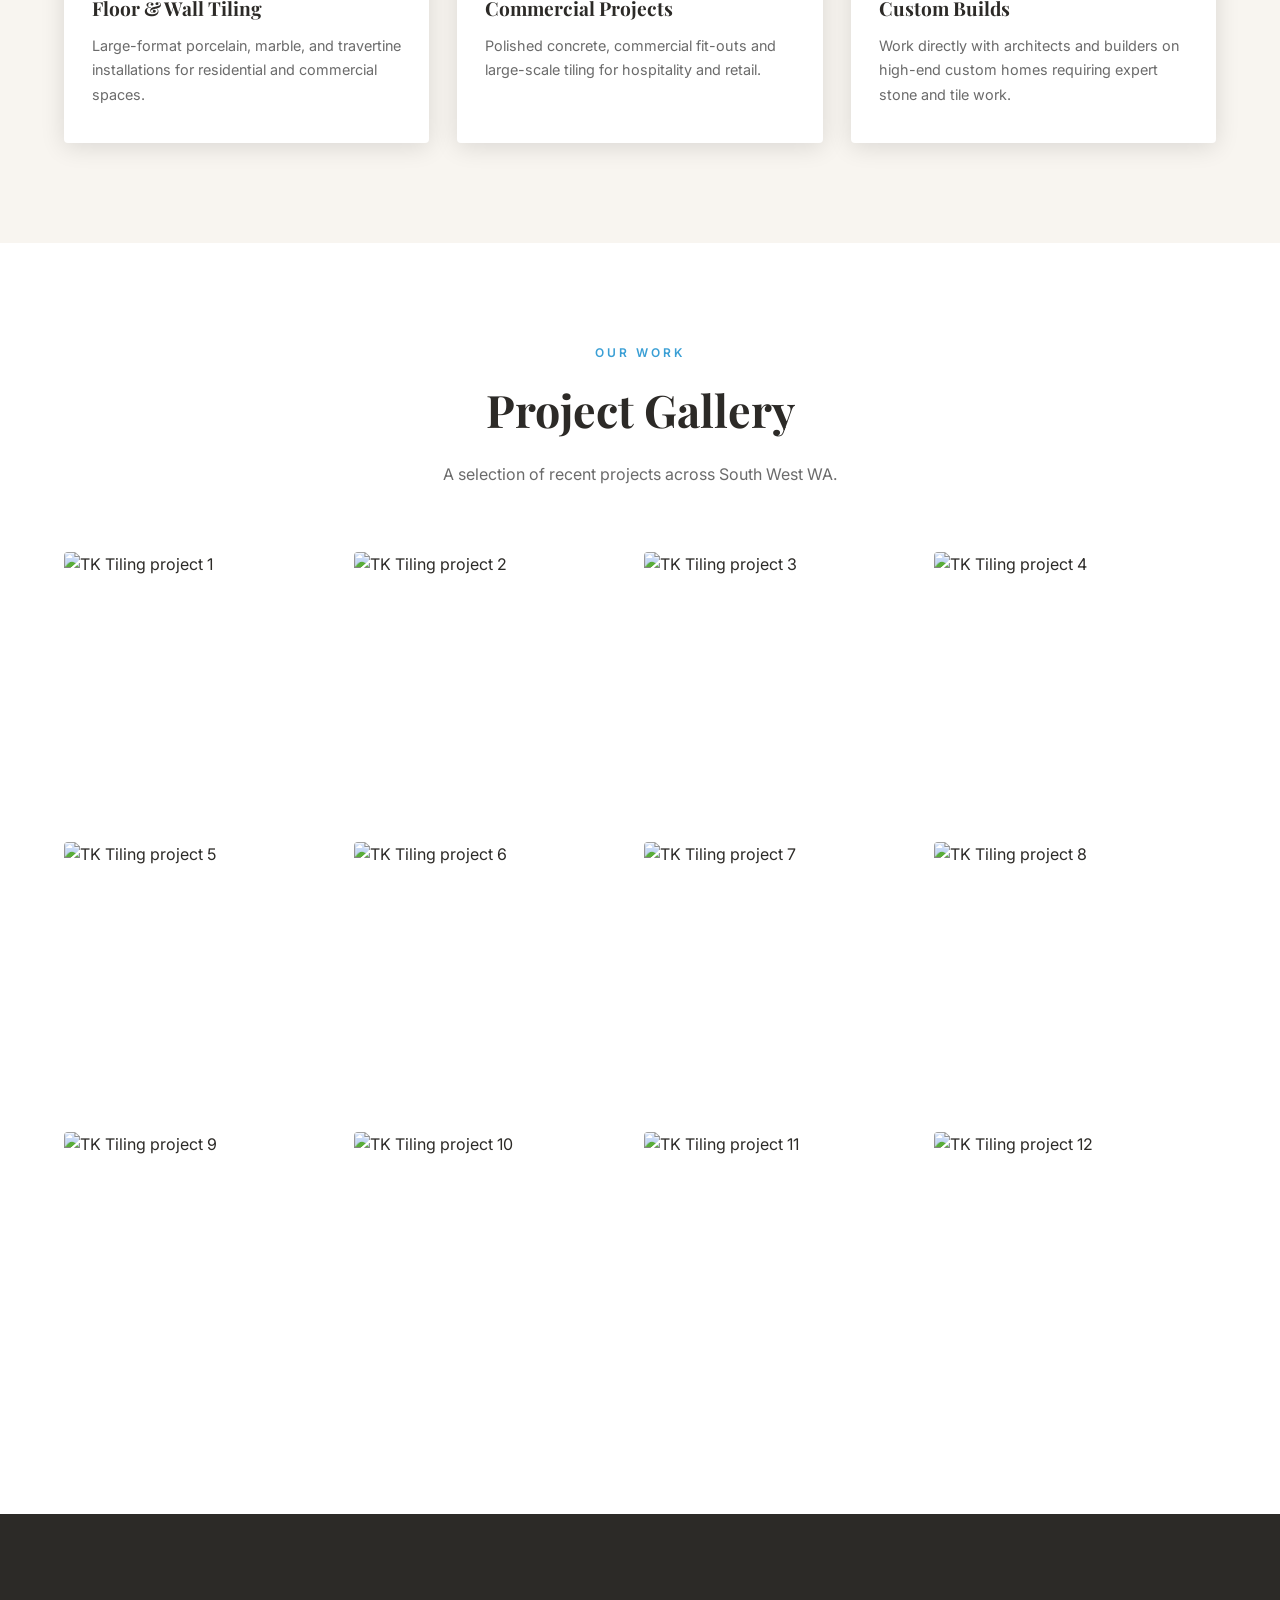
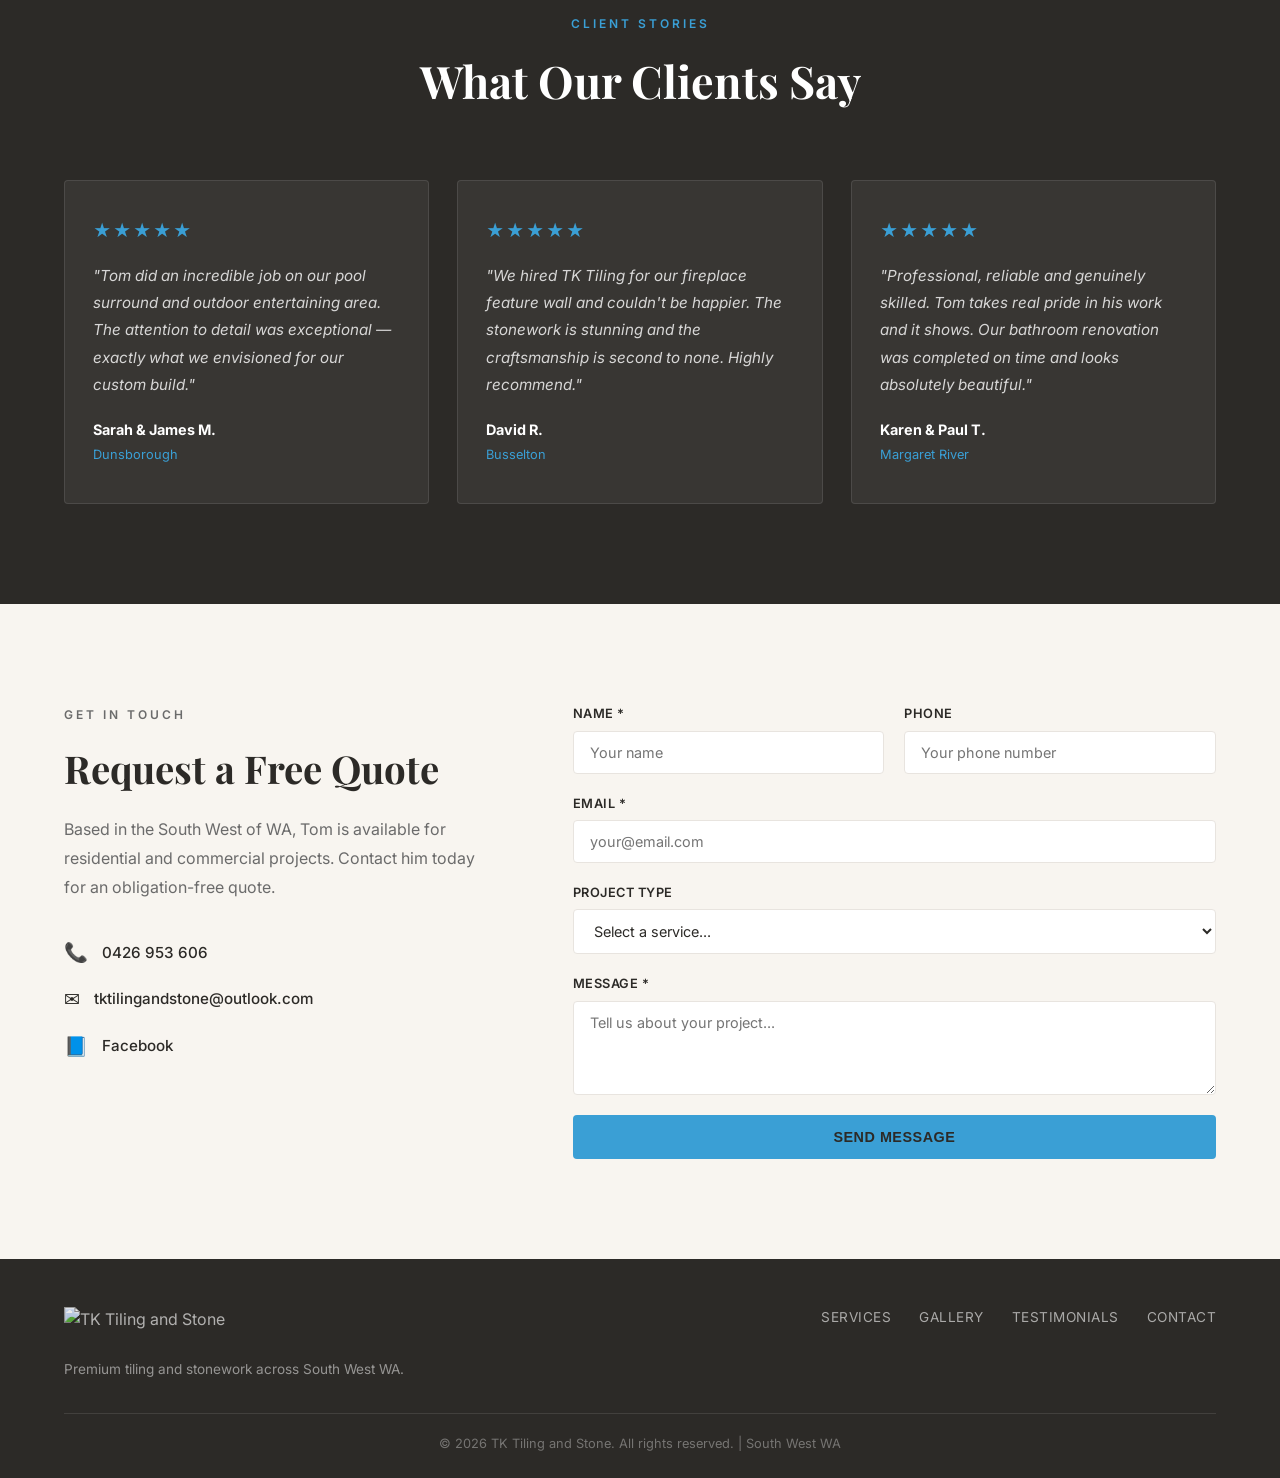
==== commit c0c438f6: "Use dark background logo — no CSS blending needed" ====
--- a/index.html
+++ b/index.html
@@ -15,7 +15,7 @@
   <nav id="nav">
     <div class="nav-inner">
       <div class="logo">
-        <img src="https://fbpdcwbzkcklaxvqtayd.supabase.co/storage/v1/object/public/tktiling/logo-3.jpg" alt="TK Tiling and Stone" class="logo-img" />
+        <img src="https://fbpdcwbzkcklaxvqtayd.supabase.co/storage/v1/object/public/tktiling/logo-dark.jpg" alt="TK Tiling and Stone" class="logo-img" />
       </div>
       <ul class="nav-links">
         <li><a href="#services">Services</a></li>
@@ -227,7 +227,7 @@
       <div class="footer-inner">
         <div>
           <div class="logo">
-            <img src="https://fbpdcwbzkcklaxvqtayd.supabase.co/storage/v1/object/public/tktiling/logo-3.jpg" alt="TK Tiling and Stone" class="logo-img logo-img-footer" />
+            <img src="https://fbpdcwbzkcklaxvqtayd.supabase.co/storage/v1/object/public/tktiling/logo-dark.jpg" alt="TK Tiling and Stone" class="logo-img logo-img-footer" />
           </div>
           <p>Premium tiling and stonework across South West WA.</p>
         </div>
--- a/style.css
+++ b/style.css
@@ -65,13 +65,13 @@
   height: 48px;
   width: auto;
   object-fit: contain;
-  mix-blend-mode: screen;
+  
 }
 .logo-img-footer {
   height: 44px;
   width: auto;
   object-fit: contain;
-  mix-blend-mode: screen;
+  
   opacity: 0.9;
 }
 .nav-links {
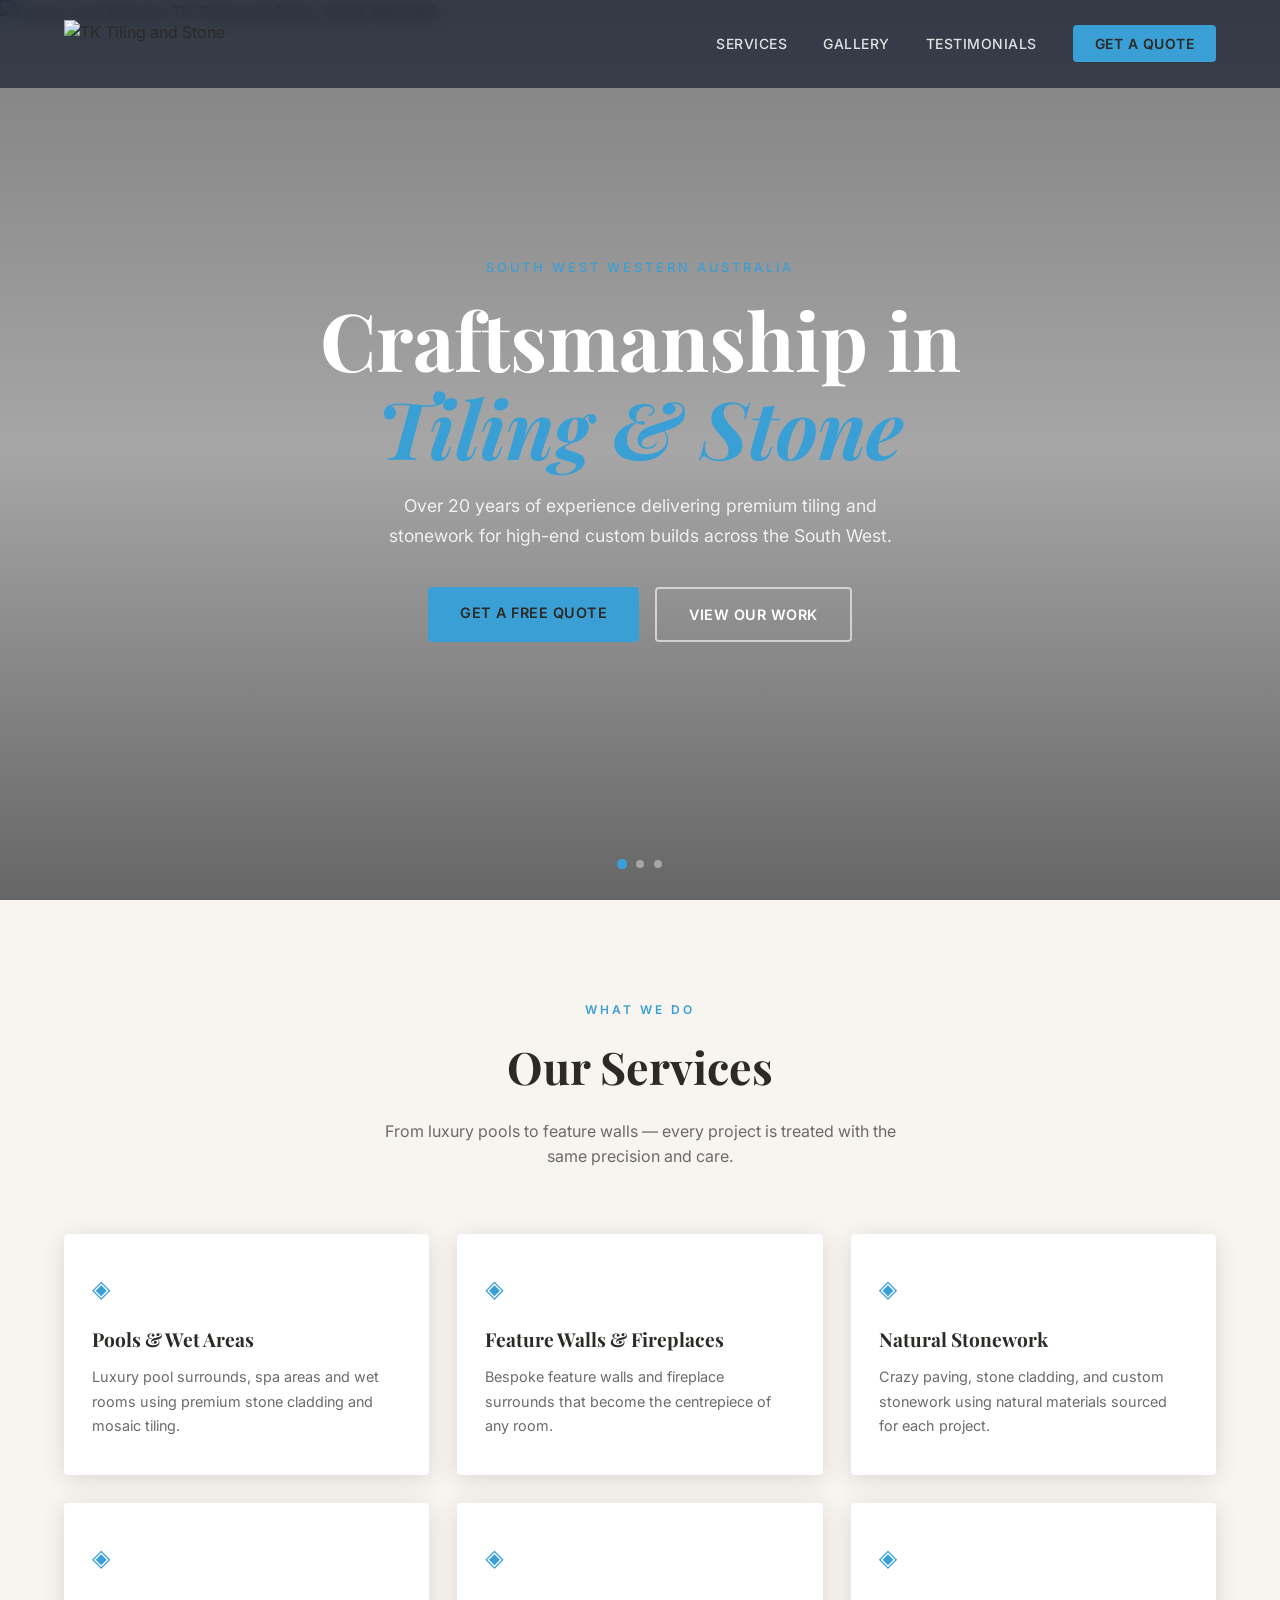
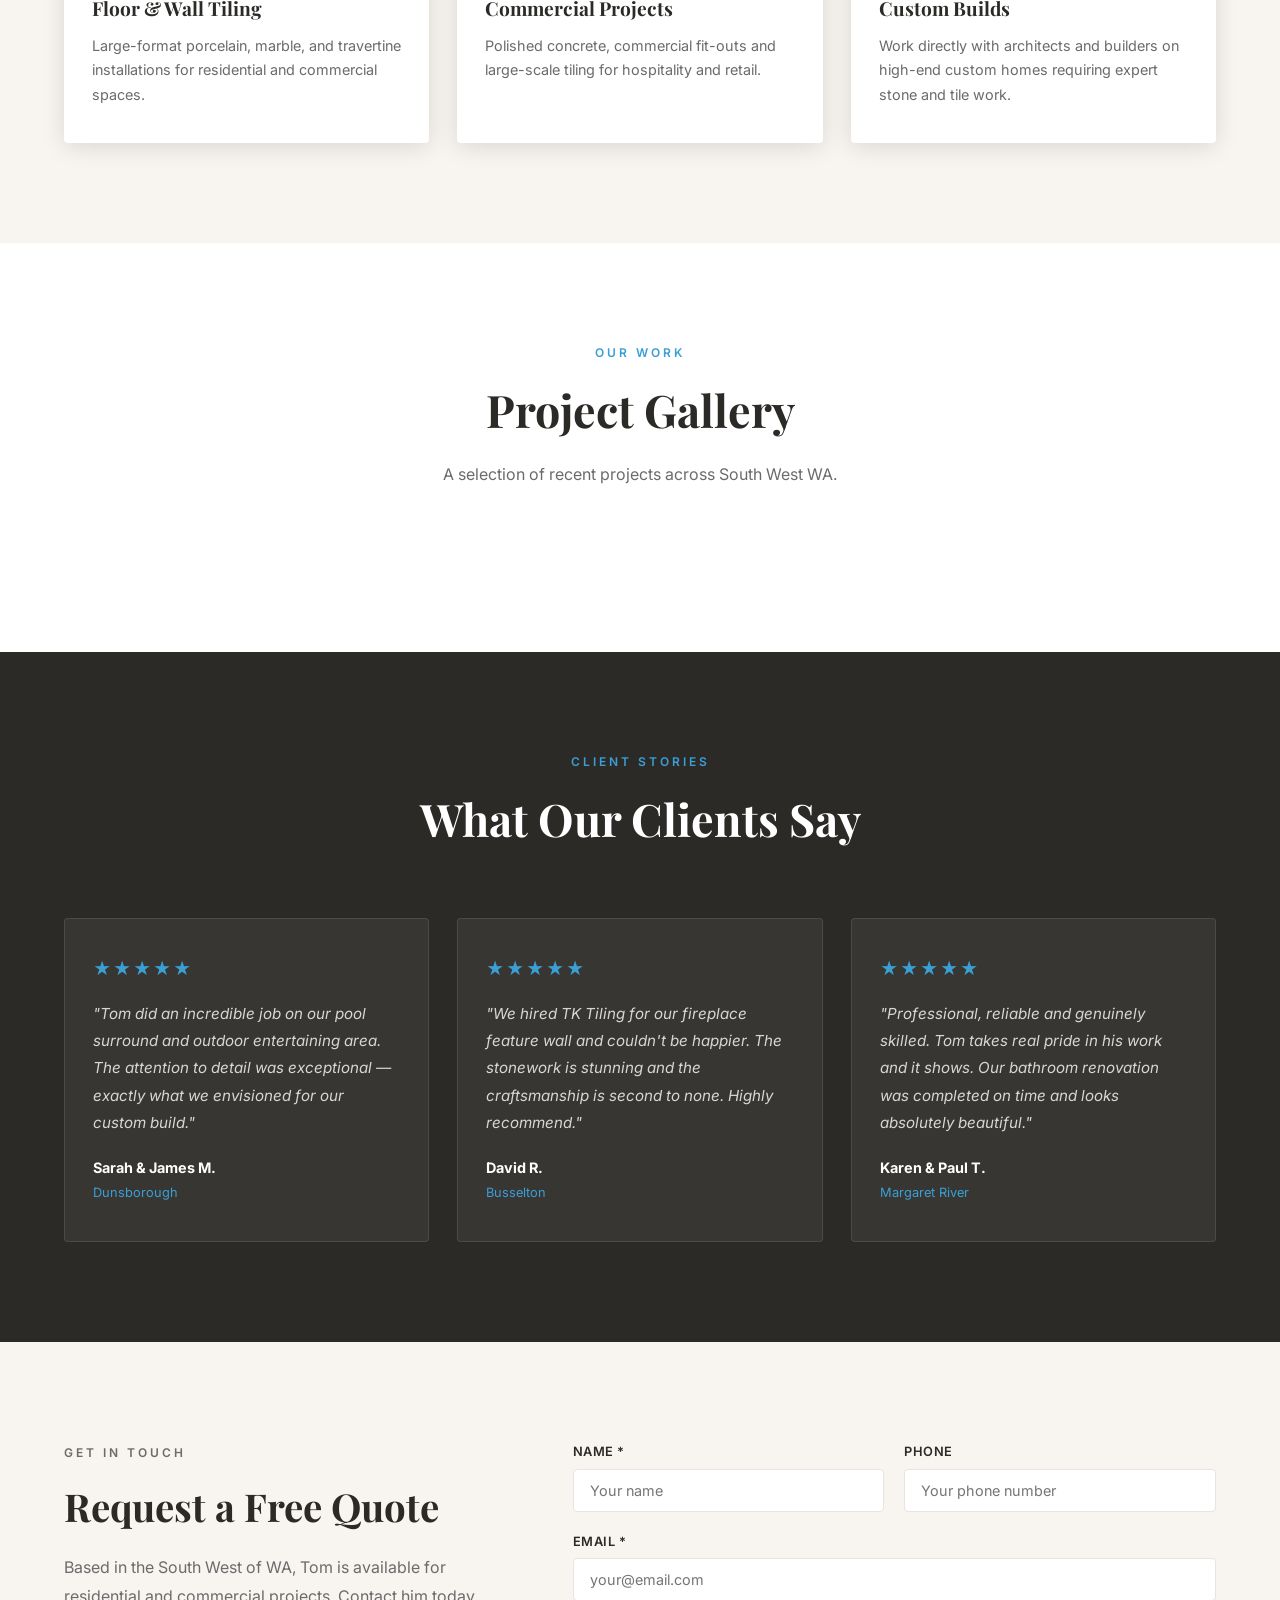
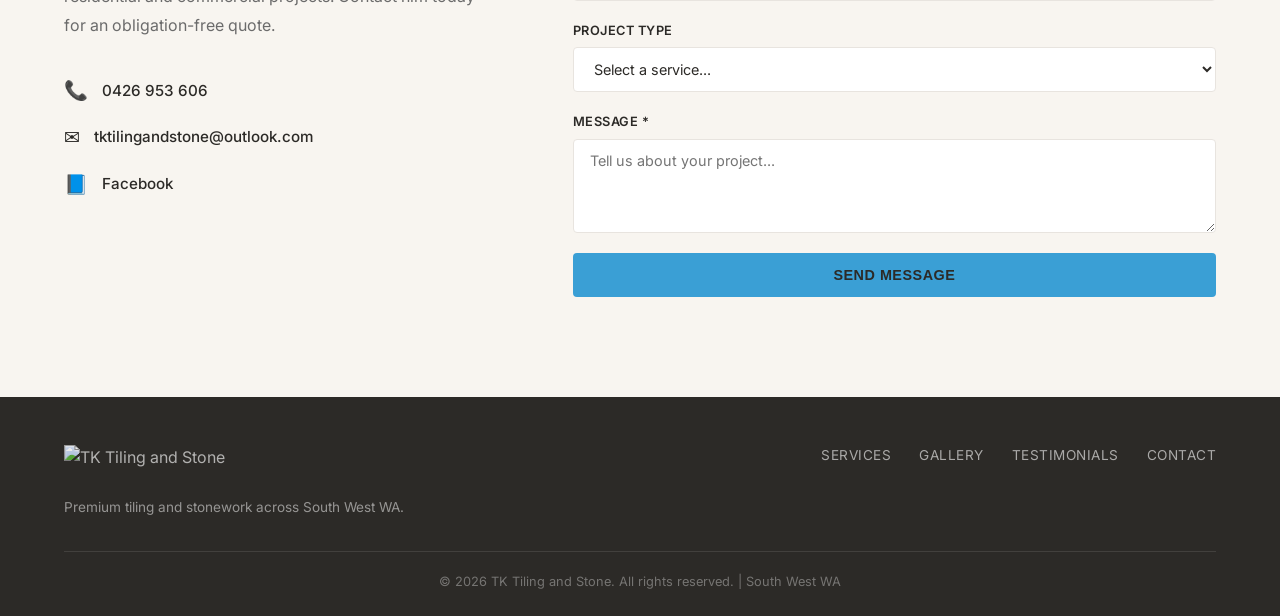
==== commit 8bb14c9e: "SEO: add meta tags, OG, schema, sitemap, robots.txt, improved alt text" ====
--- a/index.html
+++ b/index.html
@@ -5,6 +5,58 @@
   <meta name="viewport" content="width=device-width, initial-scale=1.0" />
   <title>TK Tiling and Stone | Premium Tiling & Stonework — South West WA</title>
   <meta name="description" content="TK Tiling and Stone — over 20 years experience specialising in high end custom builds, luxury pools, feature walls, fireplaces and stonework across South West WA." />
+
+  <!-- Canonical -->
+  <link rel="canonical" href="https://www.tktilingandstone.com.au/" />
+
+  <!-- Robots -->
+  <meta name="robots" content="index, follow" />
+
+  <!-- Open Graph -->
+  <meta property="og:type" content="website" />
+  <meta property="og:title" content="TK Tiling and Stone | Premium Tiling & Stonework — South West WA" />
+  <meta property="og:description" content="TK Tiling and Stone — over 20 years experience specialising in high end custom builds, luxury pools, feature walls, fireplaces and stonework across South West WA." />
+  <meta property="og:url" content="https://www.tktilingandstone.com.au/" />
+  <meta property="og:image" content="https://fbpdcwbzkcklaxvqtayd.supabase.co/storage/v1/object/public/tktiling/gallery-1.jpg" />
+  <meta property="og:locale" content="en_AU" />
+  <meta property="og:site_name" content="TK Tiling and Stone" />
+
+  <!-- Twitter Card -->
+  <meta name="twitter:card" content="summary_large_image" />
+  <meta name="twitter:title" content="TK Tiling and Stone | Premium Tiling & Stonework — South West WA" />
+  <meta name="twitter:description" content="TK Tiling and Stone — over 20 years experience specialising in high end custom builds, luxury pools, feature walls, fireplaces and stonework across South West WA." />
+  <meta name="twitter:image" content="https://fbpdcwbzkcklaxvqtayd.supabase.co/storage/v1/object/public/tktiling/gallery-1.jpg" />
+
+  <!-- Local Business Schema -->
+  <script type="application/ld+json">
+  {
+    "@context": "https://schema.org",
+    "@type": "LocalBusiness",
+    "name": "TK Tiling and Stone",
+    "description": "Over 20 years experience specialising in high end custom builds, luxury pools, feature walls, fireplaces and stonework across South West WA.",
+    "url": "https://www.tktilingandstone.com.au/",
+    "logo": "https://fbpdcwbzkcklaxvqtayd.supabase.co/storage/v1/object/public/tktiling/logo.png",
+    "image": "https://fbpdcwbzkcklaxvqtayd.supabase.co/storage/v1/object/public/tktiling/gallery-1.jpg",
+    "areaServed": {
+      "@type": "State",
+      "name": "South West Western Australia"
+    },
+    "serviceType": [
+      "Tiling",
+      "Stonework",
+      "Pool Tiling",
+      "Feature Walls",
+      "Fireplace Surrounds",
+      "Natural Stonework",
+      "Commercial Tiling"
+    ],
+    "priceRange": "$$$"
+  }
+  </script>
+
+  <!-- Sitemap hint -->
+  <link rel="sitemap" type="application/xml" href="/sitemap.xml" />
+
   <link rel="stylesheet" href="style.css" />
   <link rel="preconnect" href="https://fonts.googleapis.com" />
   <link href="https://fonts.googleapis.com/css2?family=Playfair+Display:wght@400;700&family=Inter:wght@300;400;500;600&display=swap" rel="stylesheet" />
@@ -15,7 +67,7 @@
   <nav id="nav">
     <div class="nav-inner">
       <div class="logo">
-        <img src="https://fbpdcwbzkcklaxvqtayd.supabase.co/storage/v1/object/public/tktiling/logo-dark.jpg" alt="TK Tiling and Stone" class="logo-img" />
+        <img src="https://fbpdcwbzkcklaxvqtayd.supabase.co/storage/v1/object/public/tktiling/logo.png" alt="TK Tiling and Stone" class="logo-img" />
       </div>
       <ul class="nav-links">
         <li><a href="#services">Services</a></li>
@@ -38,9 +90,9 @@
   <!-- HERO -->
   <section id="hero">
     <div class="hero-bg">
-      <img src="https://fbpdcwbzkcklaxvqtayd.supabase.co/storage/v1/object/public/tktiling/gallery-1.jpg" alt="Luxury pool tiling" class="hero-img active" data-index="0" />
-      <img src="https://fbpdcwbzkcklaxvqtayd.supabase.co/storage/v1/object/public/tktiling/gallery-4.jpg" alt="Feature fireplace" class="hero-img" data-index="1" />
-      <img src="https://fbpdcwbzkcklaxvqtayd.supabase.co/storage/v1/object/public/tktiling/gallery-5.jpg" alt="Stone work" class="hero-img" data-index="2" />
+      <img src="https://fbpdcwbzkcklaxvqtayd.supabase.co/storage/v1/object/public/tktiling/gallery-1.jpg" alt="Luxury pool tiling by TK Tiling and Stone, South West WA" class="hero-img active" data-index="0" />
+      <img src="https://fbpdcwbzkcklaxvqtayd.supabase.co/storage/v1/object/public/tktiling/gallery-4.jpg" alt="Custom feature fireplace surround by TK Tiling and Stone" class="hero-img" data-index="1" />
+      <img src="https://fbpdcwbzkcklaxvqtayd.supabase.co/storage/v1/object/public/tktiling/gallery-5.jpg" alt="Premium stonework installation South West Western Australia" class="hero-img" data-index="2" />
     </div>
     <div class="hero-overlay"></div>
     <div class="hero-content">
@@ -227,7 +279,7 @@
       <div class="footer-inner">
         <div>
           <div class="logo">
-            <img src="https://fbpdcwbzkcklaxvqtayd.supabase.co/storage/v1/object/public/tktiling/logo-dark.jpg" alt="TK Tiling and Stone" class="logo-img logo-img-footer" />
+            <img src="https://fbpdcwbzkcklaxvqtayd.supabase.co/storage/v1/object/public/tktiling/logo.png" alt="TK Tiling and Stone" class="logo-img logo-img-footer" />
           </div>
           <p>Premium tiling and stonework across South West WA.</p>
         </div>
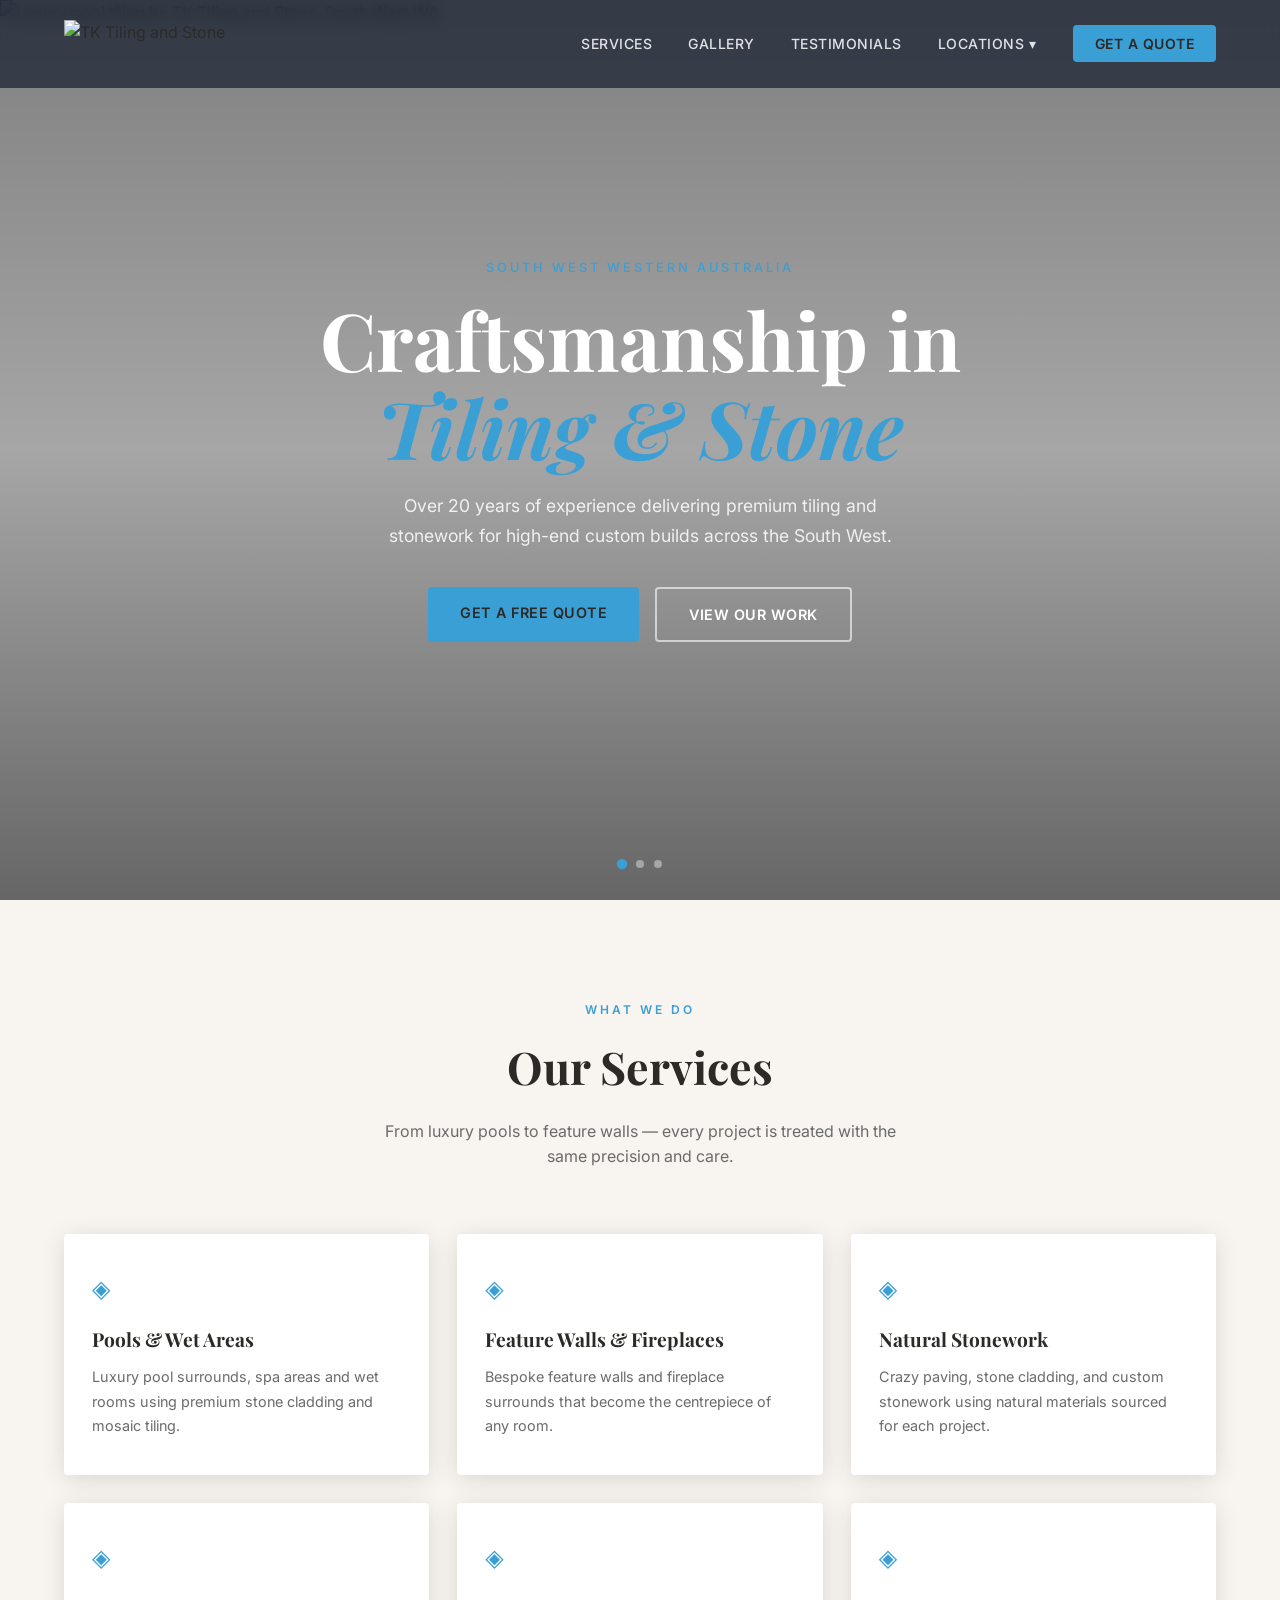
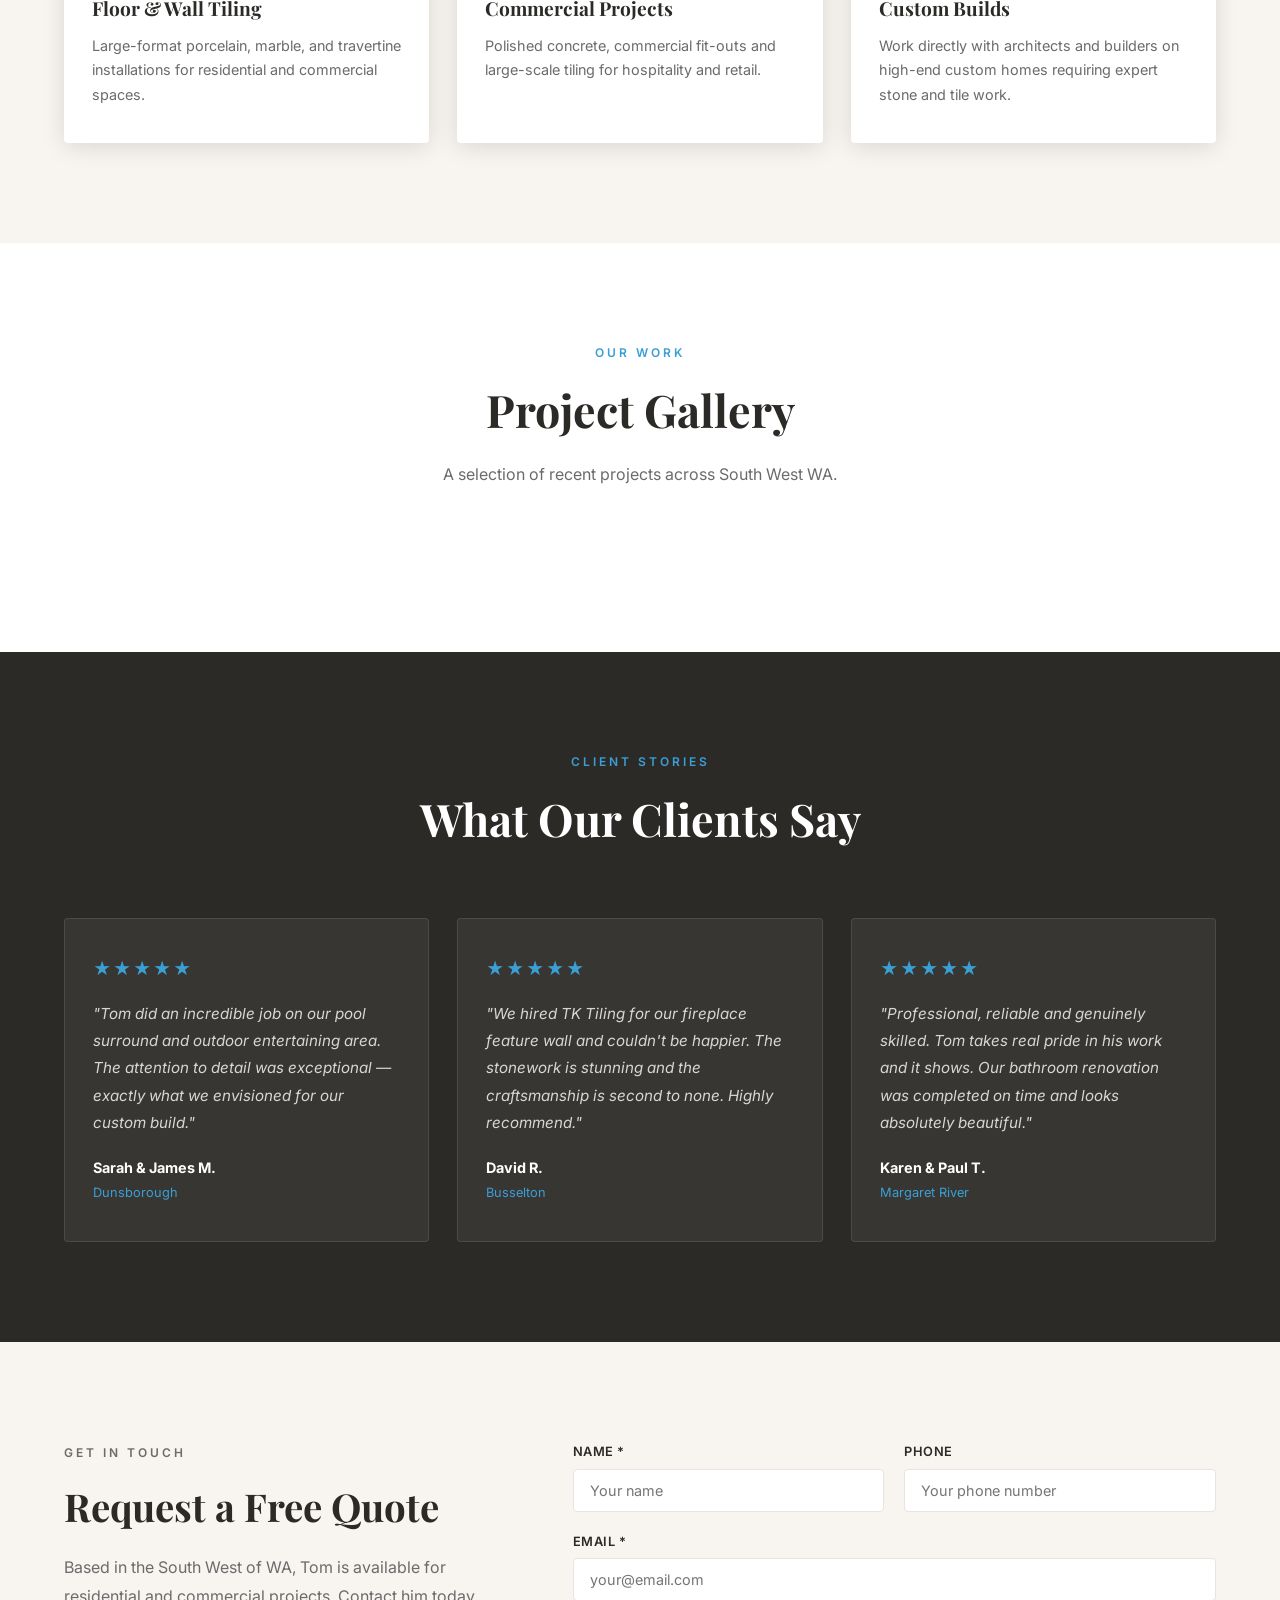
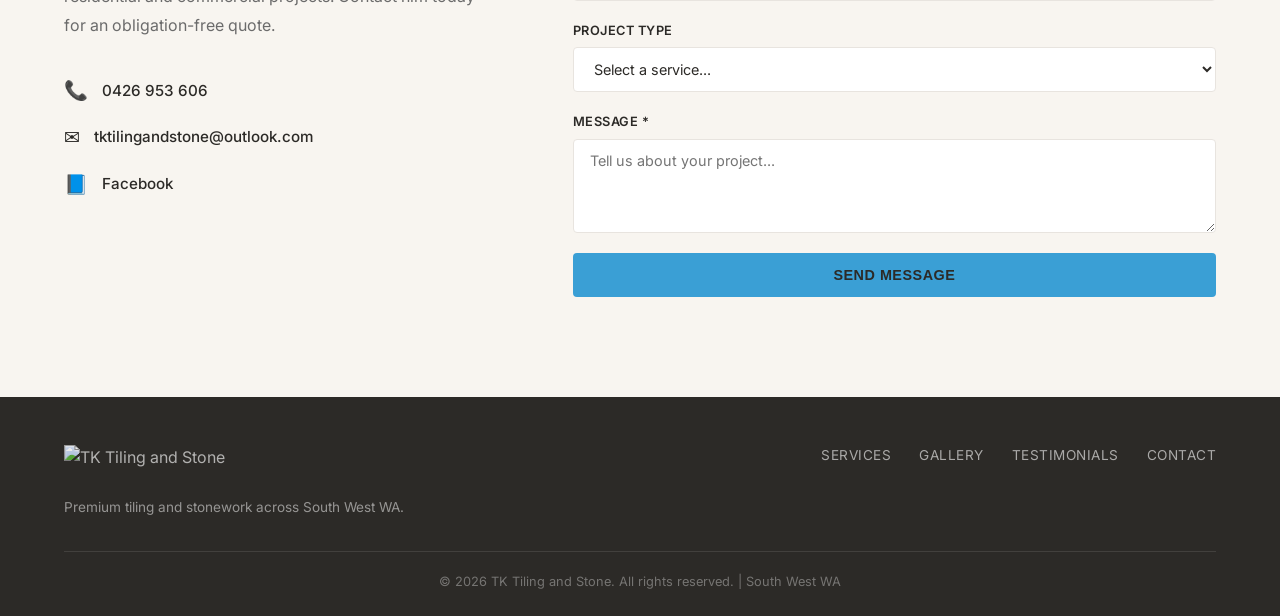
==== commit 211e010a: "Add Locations dropdown nav linking to regional pages" ====
--- a/index.html
+++ b/index.html
@@ -73,6 +73,15 @@
         <li><a href="#services">Services</a></li>
         <li><a href="#gallery">Gallery</a></li>
         <li><a href="#testimonials">Testimonials</a></li>
+        <li class="dropdown">
+          <a href="#" class="dropdown-toggle">Locations ▾</a>
+          <ul class="dropdown-menu">
+            <li><a href="/busselton">Busselton</a></li>
+            <li><a href="/capel">Capel</a></li>
+            <li><a href="/dunsborough">Dunsborough</a></li>
+            <li><a href="/margaret-river">Margaret River</a></li>
+          </ul>
+        </li>
         <li><a href="#contact" class="btn-nav">Get a Quote</a></li>
       </ul>
       <button class="hamburger" id="hamburger" aria-label="Menu">
@@ -83,6 +92,10 @@
       <a href="#services">Services</a>
       <a href="#gallery">Gallery</a>
       <a href="#testimonials">Testimonials</a>
+      <a href="/busselton">Locations: Busselton</a>
+      <a href="/capel">Locations: Capel</a>
+      <a href="/dunsborough">Locations: Dunsborough</a>
+      <a href="/margaret-river">Locations: Margaret River</a>
       <a href="#contact">Get a Quote</a>
     </div>
   </nav>
--- a/style.css
+++ b/style.css
@@ -90,6 +90,33 @@
   transition: color var(--transition);
 }
 .nav-links a:hover { color: var(--gold); }
+
+/* Locations dropdown */
+.dropdown { position: relative; }
+.dropdown-toggle { cursor: pointer; }
+.dropdown-menu {
+  display: none;
+  position: absolute;
+  top: calc(100% + 12px);
+  left: 50%;
+  transform: translateX(-50%);
+  background: var(--stone);
+  border: 1px solid rgba(255,255,255,0.1);
+  border-radius: 6px;
+  list-style: none;
+  padding: 8px 0;
+  min-width: 160px;
+  z-index: 200;
+  box-shadow: 0 8px 24px rgba(0,0,0,0.4);
+}
+.dropdown-menu li a {
+  display: block;
+  padding: 10px 20px;
+  white-space: nowrap;
+  font-size: 0.8rem;
+}
+.dropdown-menu li a:hover { background: rgba(255,255,255,0.06); color: var(--gold); }
+.dropdown:hover .dropdown-menu { display: block; }
 .btn-nav {
   background: var(--gold) !important;
   color: var(--stone) !important;
